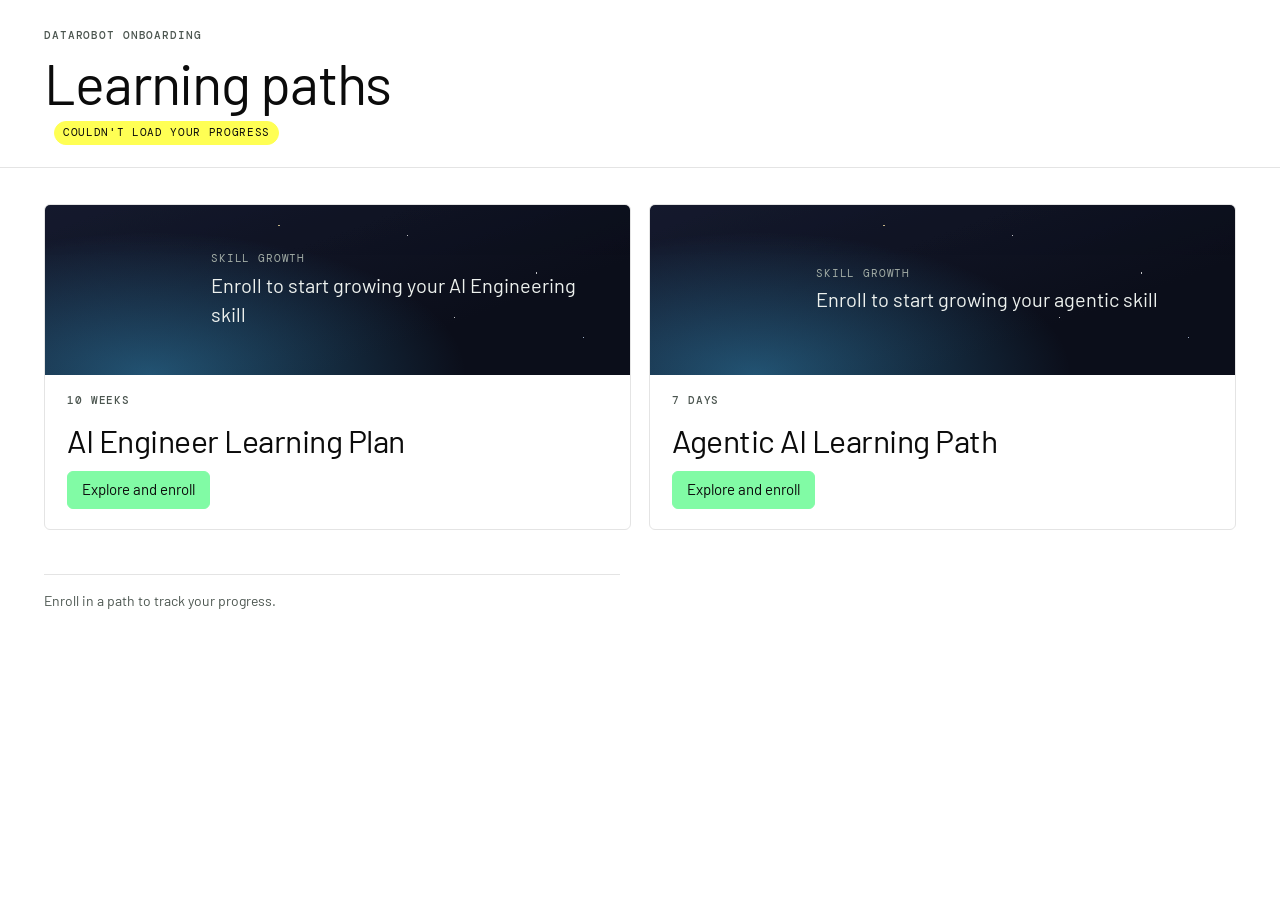
==== static/index.html @ 446d5f59 "Initial commit: DataRobot onboarding app Add the onboarding custom application (FastAPI backend, sta" ====
<!doctype html>
<html lang="en">
<head>
<meta charset="utf-8">
<meta name="viewport" content="width=device-width,initial-scale=1,viewport-fit=cover">
<title>DataRobot Onboarding</title>
<link rel="preconnect" href="https://fonts.googleapis.com">
<link rel="preconnect" href="https://fonts.gstatic.com" crossorigin>
<link rel="stylesheet" href="https://fonts.googleapis.com/css2?family=Barlow:wght@400;500&family=DM+Mono:wght@400;500&display=swap">
<style>
/* Layout: a field manual. Header with one "data brick" per day; sidebar of days, each showing a brick per lab;
   one day at a time in the main column, every step a checkbox. Brand: DataRobot green as the anchor,
   black/white/gray base, solid colors only, regular weight type, mono caps for labels. */
:root{
  --bg:#FFFFFF;
  --panel:#F3F4F3;
  --ink:#0B0B0B;
  --muted:#4C5650;
  --line:#E4E4E4;
  --green:#81FBA5;
  --on-green:#0B0B0B;
  --link:#5C41FF;
  --yellow:#FFFF54;
  --blue:#44BFFC;
  --brick-empty:#E4E4E4;
  --focus:#5C41FF;
  --sans:"STK Miso","Barlow",system-ui,-apple-system,"Segoe UI",sans-serif;
  --mono:"Monument Grotesk Mono","DM Mono",ui-monospace,"SFMono-Regular",Menlo,monospace;
  --r:6px;
}
@media (prefers-color-scheme: dark){
  :root:not([data-theme="light"]){
    --bg:#0B0B0B;--panel:#151816;--ink:#EDF1EE;--muted:#A2ACA5;--line:#2A2F2C;
    --link:#A6B0FF;--brick-empty:#2A2F2C;--focus:#A6B0FF;color-scheme:dark;
  }
}
:root[data-theme="dark"]{
  --bg:#0B0B0B;--panel:#151816;--ink:#EDF1EE;--muted:#A2ACA5;--line:#2A2F2C;
  --link:#A6B0FF;--brick-empty:#2A2F2C;--focus:#A6B0FF;color-scheme:dark;
}

*{box-sizing:border-box}
html{-webkit-text-size-adjust:100%}
body{background:var(--bg);color:var(--ink);font-family:var(--sans);font-size:17px;line-height:1.45;font-weight:400;margin:0}
a{color:var(--link);text-underline-offset:3px;text-decoration-thickness:1px}
a:hover{text-decoration-thickness:2px}
:focus-visible{outline:2px solid var(--focus);outline-offset:2px}
h1,h2,h3,h4{font-weight:400;text-wrap:balance;margin:0;letter-spacing:-.01em}
p{margin:0}
.eyebrow,.label{font-family:var(--mono);font-size:11px;letter-spacing:.08em;text-transform:uppercase;color:var(--muted);font-weight:500}
code,pre,kbd{font-family:var(--mono)}
code{font-size:.84em;background:var(--panel);padding:.08em .35em;border-radius:3px;overflow-wrap:anywhere}
pre code{background:none;padding:0;font-size:inherit;overflow-wrap:normal}

/* ---------- shell ---------- */
.wrap{max-width:1240px;margin:0 auto;padding-inline:24px}
.top{border-bottom:1px solid var(--line);padding-block:28px 22px}
.top-row{display:flex;flex-wrap:wrap;gap:20px 40px;align-items:flex-end;justify-content:space-between}
.title-block{display:grid;gap:10px;min-width:0}
.title-block h1{font-size:clamp(34px,5vw,56px);line-height:1.02;letter-spacing:-.02em}
.who{display:flex;align-items:center;gap:10px;color:var(--muted);font-size:15px;flex-wrap:wrap}
.who img{width:24px;height:24px;border-radius:50%}
.save-state{font-family:var(--mono);font-size:11px;letter-spacing:.06em;text-transform:uppercase;padding:3px 8px;border:1px solid var(--line);border-radius:999px}
.save-state[data-s="saving"]{border-color:var(--muted)}
.save-state[data-s="local"]{background:var(--yellow);color:#0B0B0B;border-color:var(--yellow)}
.meter{display:grid;gap:10px;min-width:min(100%,420px)}
.meter-figs{display:flex;align-items:baseline;gap:12px}
.meter-pct{font-size:44px;line-height:1;font-variant-numeric:tabular-nums;letter-spacing:-.02em}
.meter-sub{color:var(--muted);font-size:15px;font-variant-numeric:tabular-nums}
.daybricks{display:grid;grid-template-columns:repeat(8,1fr);gap:4px}
.daybrick{display:grid;gap:5px;text-decoration:none;color:var(--muted)}
.daybrick .b{height:14px;background:var(--brick-empty);position:relative;overflow:hidden}
.daybrick .b i{position:absolute;inset:0 auto 0 0;background:var(--green);width:0}
.daybrick span{font-family:var(--mono);font-size:10px;letter-spacing:.06em}
.daybrick[aria-current="true"] span{color:var(--ink)}
.top-actions{display:flex;gap:8px;flex-wrap:wrap;margin-top:18px}
.btn{font:inherit;font-size:15px;color:var(--ink);background:var(--bg);border:1px solid var(--ink);border-radius:var(--r);padding:7px 14px;cursor:pointer;display:inline-flex;align-items:center;gap:8px;text-decoration:none}
.btn:hover{background:var(--green);color:var(--on-green);border-color:var(--green)}
.btn.primary{background:var(--green);color:var(--on-green);border-color:var(--green)}
.btn.primary:hover{background:var(--ink);color:var(--bg);border-color:var(--ink)}
.btn.ghost{border-color:var(--line)}

/* values panel */
.values{border-bottom:1px solid var(--line);background:var(--panel);padding-block:20px}
.values-grid{display:grid;grid-template-columns:repeat(auto-fit,minmax(210px,1fr));gap:14px 18px}
.field{display:grid;gap:6px;min-width:0}
.field input{font:inherit;font-size:15px;font-family:var(--mono);color:var(--ink);background:var(--bg);border:1px solid var(--line);border-radius:var(--r);padding:8px 10px;width:100%;min-width:0}
.field input:focus{border-color:var(--ink);outline:none}
.values p.hint{color:var(--muted);font-size:14px;margin-top:12px;max-width:80ch}

/* frame: sidebar + main */
.frame{display:grid;grid-template-columns:250px minmax(0,1fr);gap:48px;padding-block:32px 80px}
.side{position:sticky;top:calc(env(safe-area-inset-top,0px) + 16px);align-self:start;display:grid;gap:2px;max-height:calc(100vh - 32px);overflow:auto}
.nav-item{display:grid;gap:6px;padding:10px 12px;border-radius:var(--r);text-decoration:none;color:var(--ink);border:1px solid transparent}
.nav-item:hover{background:var(--panel)}
.nav-item[aria-current="page"]{background:var(--panel);border-color:var(--line)}
.nav-item .nh{display:flex;justify-content:space-between;gap:8px;align-items:baseline}
.nav-item .nt{font-size:16px;line-height:1.2}
.nav-item .nc{font-family:var(--mono);font-size:10.5px;color:var(--muted);font-variant-numeric:tabular-nums;white-space:nowrap}
.labbricks{display:flex;gap:3px;flex-wrap:wrap}
.labbricks i{width:14px;height:6px;background:var(--brick-empty);position:relative;overflow:hidden;display:block}
.labbricks i b{position:absolute;inset:0 auto 0 0;background:var(--green)}
.labbricks i.opt{opacity:.55}
.side .sep{height:1px;background:var(--line);margin:8px 12px}

main{min-width:0}
[data-page]{display:grid;gap:28px;max-width:860px}
.page-head{display:grid;gap:12px;padding-bottom:20px;border-bottom:1px solid var(--line)}
.page-head h2{font-size:clamp(30px,4vw,42px);line-height:1.06;letter-spacing:-.02em}
.page-head .lede{font-size:19px;color:var(--muted);max-width:68ch}
.module{display:grid;gap:18px}
.module-head{display:grid;gap:8px;padding-top:6px}
.module-head h3{font-size:28px;line-height:1.1}
.goal{font-size:18px;max-width:68ch}
.explain{color:var(--ink);max-width:68ch}
.readfirst{display:grid;gap:8px;padding:16px 18px;border:1px solid var(--line);border-radius:var(--r)}
.readfirst ul{margin:0;padding-left:18px;display:grid;gap:4px}

/* lab cards */
.lab{border:1px solid var(--line);border-radius:var(--r);display:grid;scroll-margin-top:20px}
.lab-head{display:grid;grid-template-columns:auto minmax(0,1fr) auto;gap:14px;align-items:center;padding:14px 18px;border-bottom:1px solid var(--line)}
.lab-num{font-family:var(--mono);font-size:12px;letter-spacing:.06em;padding:4px 8px;background:var(--panel);border-radius:3px;white-space:nowrap}
.lab.done .lab-num{background:var(--green);color:var(--on-green)}
.lab-head h4{font-size:21px;line-height:1.15}
.lab-count{font-family:var(--mono);font-size:11px;color:var(--muted);font-variant-numeric:tabular-nums;white-space:nowrap}
.chip{font-family:var(--mono);font-size:10px;letter-spacing:.08em;text-transform:uppercase;border:1px solid var(--line);border-radius:999px;padding:2px 7px;margin-left:8px;vertical-align:3px;color:var(--muted)}
.lab-body{display:grid;gap:16px;padding:16px 18px 18px;min-width:0}
.lab-body > p,.lab-body > .explain{max-width:68ch}

/* tasks */
.tasks{list-style:none;margin:0;padding:0;display:grid;gap:12px}
.task{display:grid;grid-template-columns:26px minmax(0,1fr);gap:12px;align-items:start}
.tb{display:grid;gap:10px;min-width:0}
.tb > ul{margin:0;padding-left:18px;display:grid;gap:4px}
.tick{appearance:none;-webkit-appearance:none;width:22px;height:22px;margin:1px 0 0;border:1.5px solid var(--ink);border-radius:4px;background:var(--bg);cursor:pointer;display:grid;place-content:center}
.tick::after{content:"";width:11px;height:6px;border-left:2px solid var(--on-green);border-bottom:2px solid var(--on-green);transform:rotate(-45deg) translate(1px,-1px);opacity:0}
.tick:checked{background:var(--green);border-color:var(--green)}
.tick:checked::after{opacity:1}
.task.is-done > .tb > p:first-child{color:var(--muted)}
.flash{animation:flash 1.6s ease-out}
@keyframes flash{0%{background:var(--green)}100%{background:transparent}}

.checkpoint,.selfcheck{border-radius:var(--r);padding:14px 16px}
.checkpoint{border:1.5px solid var(--green);}
.selfcheck{background:var(--panel)}
.checkpoint .label,.selfcheck .label{color:var(--ink)}

/* callouts */
.note,.known{display:grid;grid-template-columns:6px minmax(0,1fr);gap:14px;padding:12px 14px 12px 0;max-width:72ch}
.note::before,.known::before{content:"";background:var(--blue)}
.known::before{background:var(--yellow)}
.note > div,.known > div{display:grid;gap:6px;min-width:0}
.known .label::before{content:"Known issue"}
.note .label::before{content:attr(data-l)}

/* code */
.code{position:relative;min-width:0}
.code pre{margin:0;background:var(--panel);border-radius:var(--r);padding:38px 16px 14px;font-size:13.5px;line-height:1.55;overflow-x:auto;white-space:pre}
.copy{position:absolute;top:8px;right:8px;font-family:var(--mono);font-size:10.5px;letter-spacing:.08em;text-transform:uppercase;color:var(--ink);background:var(--bg);border:1px solid var(--line);border-radius:4px;padding:4px 8px;cursor:pointer}
.copy:hover{background:var(--green);color:var(--on-green);border-color:var(--green)}
.ph{border-bottom:1.5px dashed var(--link);color:inherit}
.ph.filled{background:var(--green);color:var(--on-green);border-bottom:0;padding:0 2px;border-radius:2px}
.cm{color:var(--muted)}

/* tables */
.tbl{overflow-x:auto;border:1px solid var(--line);border-radius:var(--r)}
table{border-collapse:collapse;width:100%;font-size:15px}
th,td{text-align:left;vertical-align:top;padding:9px 12px;border-bottom:1px solid var(--line)}
tr:last-child td{border-bottom:0}
th{font-family:var(--sans);font-size:14px;color:var(--muted);font-weight:400;background:var(--panel)}
td code{white-space:nowrap}
td.wrap code{white-space:normal}

/* overview */
.cols{display:grid;grid-template-columns:repeat(auto-fit,minmax(240px,1fr));gap:16px}
.how{margin:0;padding-left:18px;display:grid;gap:8px;max-width:72ch}

/* learning log */

/* team */
.team-row-name{display:flex;align-items:center;gap:10px;min-width:160px}
.team-row-name img{width:28px;height:28px;border-radius:50%}
.minibricks{display:grid;grid-template-columns:repeat(8,22px);gap:3px}
.minibricks i{height:12px;background:var(--brick-empty);position:relative;overflow:hidden;display:block}
.minibricks i b{position:absolute;inset:0 auto 0 0;background:var(--green)}
.empty{padding:28px;border:1px dashed var(--line);border-radius:var(--r);color:var(--muted);max-width:68ch}
.foot{color:var(--muted);font-size:14px;max-width:72ch;border-top:1px solid var(--line);padding-top:16px}

/* responsive */

/* rebuild: content generated from the Google Doc */
[data-page] > p,[data-page] > .block,[data-page] > ul{max-width:72ch}
[data-page] > .block ul,[data-page] > ul{margin:0;padding-left:18px;display:grid;gap:6px}
h2.mod{font-size:clamp(26px,3.4vw,34px);line-height:1.1;letter-spacing:-.015em;padding-top:18px;border-top:1px solid var(--line)}
[data-page] > h2.mod:first-child{border-top:0;padding-top:0}
h3.sub{font-size:20px;line-height:1.2}
.lab-head h3{font-size:21px;line-height:1.2;font-weight:400}
.lab-head{display:flex;align-items:center;gap:14px}
.lab-head h3{flex:1;min-width:0}
.lab-head .labtick{display:contents}
.lab-body ul{margin:0;padding-left:18px;display:grid;gap:4px}
.lab-body > p{max-width:72ch}
.tb > p + p{margin-top:0}
td.tickcell{white-space:nowrap}
td.tickcell .tick{display:inline-grid;vertical-align:middle;margin-right:8px}
.celltick{white-space:nowrap}
.foot{font-style:normal}
.values .hint{color:var(--muted);font-size:14px;margin-top:12px}

@media (max-width:900px){
  .frame{grid-template-columns:minmax(0,1fr);gap:20px;padding-block:16px 64px}
  .side{position:static;max-height:none;display:flex;overflow-x:auto;gap:6px;padding-bottom:6px;margin-inline:-4px}
  .side .sep{display:none}
  .nav-item{flex:0 0 auto;min-width:150px}
  }
@media (max-width:520px){
  .wrap{padding-inline:16px}
  body{font-size:16px}
  .lab-head{padding:12px 14px}
  .lab-body{padding:14px}
  .meter-pct{font-size:36px}
  .daybrick span{font-size:9px}
}
.backlink{font-family:var(--mono);font-size:11px;letter-spacing:.08em;text-transform:uppercase;color:var(--muted);text-decoration:none}
.backlink:hover{color:var(--ink)}
@media (prefers-reduced-motion:reduce){.flash{animation:none}}
.rightcol{display:grid;gap:14px;min-width:min(100%,420px)}
.top-row{align-items:flex-start}
.mascot-slot{min-width:0}
.rightcol .onb-mascot{max-width:none}
.linkpop{position:absolute;z-index:45;display:flex;gap:6px;align-items:center;background:var(--bg);border:1px solid var(--ink);border-radius:6px;padding:6px;box-shadow:0 8px 24px rgba(0,0,0,.15)}
.linkpop input{font:inherit;font-size:13px;font-family:var(--mono);border:1px solid var(--line);border-radius:4px;padding:3px 6px;width:min(420px,60vw)}
.linkpop button{font:inherit;font-size:13px;border:1px solid var(--line);border-radius:4px;background:var(--bg);color:var(--ink);padding:3px 8px;cursor:pointer}
</style>
<link rel="stylesheet" href="assets/common.css">
<script src="assets/common.js"></script>
<style>
[hidden]{display:none!important}
.hub{display:grid;gap:44px;padding-block:36px 80px}
.hub > *{min-width:0}
.topnav{display:flex;gap:8px;align-items:center}
.paths{display:grid;grid-template-columns:repeat(auto-fit,minmax(min(340px,100%),1fr));gap:18px}
.path{border:1px solid var(--line);border-radius:var(--r);overflow:hidden;display:grid;align-content:start;text-decoration:none;color:var(--ink)}
.path:hover{border-color:var(--ink)}
.path .sky{--glow:#2E7BEA;position:relative;height:170px;display:grid;grid-template-columns:150px minmax(0,1fr);align-items:center;gap:8px;padding:0 18px 0 8px;color:#EDF1EE;
  background:radial-gradient(90% 140% at 18% 100%,color-mix(in srgb,var(--glow) 38%,transparent) 0%,transparent 60%),linear-gradient(160deg,#151a2e 0%,#0b0e1a 70%)}
.path .sky::after{content:"";position:absolute;inset:0;pointer-events:none;opacity:.75;background-image:
  radial-gradient(1px 1px at 62% 18%,#fff 50%,transparent 51%),radial-gradient(1.5px 1.5px at 84% 40%,#fff 50%,transparent 51%),
  radial-gradient(1px 1px at 92% 78%,#cfe3ff 50%,transparent 51%),radial-gradient(1px 1px at 70% 66%,#fff 50%,transparent 51%),radial-gradient(1.5px 1.5px at 40% 12%,#ffe9a8 50%,transparent 51%)}
.path .sky img{height:140px;max-width:130px;object-fit:contain;justify-self:center;filter:drop-shadow(0 6px 14px rgba(0,0,0,.5));animation:onb-float 3.4s ease-in-out infinite}
.path .sky.locked img{filter:brightness(0) drop-shadow(0 0 1px rgba(255,255,255,.6));opacity:.5;animation:none}
.path .sky .st{display:grid;gap:4px;position:relative;z-index:1}
.path .sky .k{font-family:var(--mono);font-size:10.5px;letter-spacing:.08em;text-transform:uppercase;color:#A2ACA5}
.path .sky b{font-weight:400;font-size:20px}
.path .sky .dots{display:flex;gap:3px}
.path .sky .dots i{width:10px;height:10px;border-radius:2px;background:rgba(255,255,255,.16)}
.path .body{padding:18px 22px 20px;display:grid;gap:14px}
.path h2{font-size:clamp(26px,3.2vw,32px);line-height:1.08;letter-spacing:-.015em}
.path p{color:var(--muted);max-width:60ch}
.path .bar{height:12px;background:var(--brick-empty);position:relative;overflow:hidden}
.path .bar i{position:absolute;inset:0 auto 0 0;background:var(--green);width:0}
.path .figs{display:flex;justify-content:space-between;gap:12px;font-variant-numeric:tabular-nums;color:var(--muted);font-size:15px;align-items:baseline}
.path .figs b{font-weight:400;color:var(--ink);font-size:28px;line-height:1;letter-spacing:-.02em}
.path .foot-row{display:flex;justify-content:space-between;align-items:center;gap:12px;flex-wrap:wrap}
.mini-badge svg{width:30px;height:30px}
.path .meta-r{display:flex;align-items:center;gap:12px;min-width:0}
.starred h2{font-size:28px}
.stargroups{display:grid;gap:8px;margin-top:12px;max-width:860px}
.stargroup{border:1px solid var(--line);border-radius:var(--r)}
.stargroup > summary{cursor:pointer;list-style:none;display:flex;align-items:center;gap:12px;padding:12px 16px;font-size:18px}
.stargroup > summary::-webkit-details-marker{display:none}
.stargroup > summary::before{content:"";width:8px;height:8px;border-right:1.5px solid var(--ink);border-bottom:1.5px solid var(--ink);transform:rotate(-45deg);transition:transform .15s ease;flex:none}
.stargroup[open] > summary::before{transform:rotate(45deg)}
.stargroup > summary .n{margin-left:auto;font-family:var(--mono);font-size:11px;letter-spacing:.06em;text-transform:uppercase;color:var(--muted)}
.stargroup ul{list-style:none;margin:0;padding:0 16px 12px 36px;display:grid;gap:2px}
.stargroup li a{display:block;padding:8px 10px;border-radius:4px;color:var(--ink);text-decoration:none}
.stargroup li a:hover{background:var(--panel)}
.stargroup li a .s{display:block;font-family:var(--mono);font-size:10.5px;letter-spacing:.06em;text-transform:uppercase;color:var(--muted)}
.onb-welcome{border:1.5px solid var(--green);background:color-mix(in srgb,var(--green) 14%,var(--bg));border-radius:var(--r);padding:16px 18px;display:grid;gap:8px;margin-top:20px}
.onb-welcome .label{color:var(--ink)}
.onb-welcome h2{font-size:24px;line-height:1.15}
.onb-welcome p{color:var(--ink);max-width:70ch;font-size:16px}
.onb-welcome .row{display:flex;gap:8px;flex-wrap:wrap;margin-top:4px}
@media (prefers-reduced-motion:reduce){.path .sky img{animation:none}}
</style>
</head>
<body>
<header class="top">
  <div class="wrap">
    <div class="top-row">
      <div class="title-block">
        <span class="eyebrow">DataRobot onboarding</span>
        <h1>Learning paths</h1>
        <div class="who"><span id="who-name"></span><span class="save-state" id="who-state" data-s="init">Loading</span></div>
      </div>
      <nav class="topnav" id="topnav" aria-label="Sections"></nav>
    </div>
    <section class="onb-welcome" id="welcome" aria-labelledby="welcome-h" hidden></section>
  </div>
</header>
<main class="wrap hub">
  <section class="paths" id="paths" aria-label="Learning paths"></section>
  <section class="starred" id="starred" hidden>
    <h2>Your starred steps</h2>
    <div class="stargroups" id="starred-out"></div>
  </section>
  <p class="foot">Enroll in a path to track your progress.</p>
</main>
<script>
(function () {
  "use strict";
  var $ = function (s, r) { return (r || document).querySelector(s); };
  var BASE = location.pathname.replace(/\/?$/, "/");
  var FALLBACK = [
    { id: "ai-engineer", title: "AI Engineer Learning Plan", skill: "AI Engineering", length: "10 weeks", blurb: "", done: 0, total: 0, started: false, enrolled: false, mascot: 0 },
    { id: "agentic", title: "Agentic AI Learning Path", skill: "agentic", length: "7 days", blurb: "", done: 0, total: 0, started: false, enrolled: false, mascot: 0 }
  ];
  function h(tag, attrs) {
    var el = document.createElement(tag);
    if (attrs) Object.keys(attrs).forEach(function (k) {
      var v = attrs[k];
      if (v == null || v === false) return;
      if (k === "class") el.className = v; else if (k === "text") el.textContent = v; else if (k === "html") el.innerHTML = v;
      else el.setAttribute(k, v === true ? "" : v);
    });
    for (var i = 2; i < arguments.length; i++) [].concat(arguments[i]).forEach(function (c) { if (c != null && c !== false) el.appendChild(typeof c === "string" ? document.createTextNode(c) : c); });
    return el;
  }
  function pct(d, t) { return t ? Math.round(100 * d / t) : 0; }
  function rel(ts) {
    if (!ts) return "";
    var diff = (ts - Date.now()) / 1000, a = Math.abs(diff), f = new Intl.RelativeTimeFormat(undefined, { numeric: "auto" });
    if (a < 3600) return f.format(Math.round(diff / 60), "minute");
    if (a < 86400) return f.format(Math.round(diff / 3600), "hour");
    return f.format(Math.round(diff / 86400), "day");
  }
  function src(k) { return BASE + "assets/mascots/year-" + (k < 10 ? "0" : "") + k + ".png"; }

  function renderPaths(paths) {
    var out = $("#paths"); out.textContent = "";
    paths.forEach(function (p) {
      var earned = p.badge && p.badge.earned, st = p.enrolled ? (p.mascot || 0) : 0, shown = Math.max(1, st);
      var sky = p.skillEnabled === false ? null : h("div", { class: "sky" + (st ? "" : " locked"), style: "--glow:#44BFFC" },
        h("img", { src: src(shown), alt: "" }),
        h("div", { class: "st" },
          h("span", { class: "k" }, "Skill growth"),
          p.enrolled ? h("b", null, st >= 10 ? "Fully grown" : st ? "Growing stronger" : "Just getting started") : h("b", null, "Enroll to start growing your " + p.skill + " skill"),
          p.enrolled ? h("span", { class: "dots" }, [1, 2, 3, 4, 5, 6, 7, 8, 9, 10].map(function (k) { return h("i", { style: k <= st ? "background:#44BFFC" : null }); })) : null));
      out.appendChild(h("a", { class: "path", href: BASE + p.id + "/" },
        sky,
        h("div", { class: "body" },
          h("div", { class: "foot-row" }, h("span", { class: "label" }, p.length),
            h("span", { class: "meta-r" }, DROnb.byline(p.author), earned ? h("span", { class: "mini-badge", title: "Completed", html: DROnb.badgeSvg() }) : null)),
          h("h2", null, p.title),
          p.blurb ? h("p", null, p.blurb) : null,
          p.enrolled ? [
            h("div", { class: "figs" }, h("b", null, pct(p.done, p.total) + "%"), h("span", null, p.done + " of " + p.total + (p.updatedAt ? " · " + rel(p.updatedAt) : ""))),
            h("div", { class: "bar" }, h("i", { style: "width:" + pct(p.done, p.total) + "%" }))
          ] : null,
          h("div", { class: "foot-row" },
            h("span", { class: "btn " + (p.enrolled && !earned ? "primary" : p.enrolled ? "" : "primary") }, earned ? "Review" : p.enrolled ? "Continue" : "Explore and enroll"),
            p.enrolled && p.pace ? h("span", { class: "onb-chip", "data-s": p.pace.status }, p.pace.label) : null))));
    });
  }
  function renderStarred(paths) {
    var groups = paths.filter(function (p) { return (p.starred || []).length; });
    $("#starred").hidden = !groups.length;
    var out = $("#starred-out"); out.textContent = "";
    groups.forEach(function (p) {
      var n = p.starred.length;
      out.appendChild(h("details", { class: "stargroup" },
        h("summary", null, h("span", null, p.title), h("span", { class: "n" }, n + " starred step" + (n === 1 ? "" : "s"))),
        h("ul", null, p.starred.map(function (s) {
          var m = /^([^:]{1,40}): (.*)$/.exec(s.label);
          return h("li", null, h("a", { href: BASE + s.href }, m ? h("span", { class: "s" }, m[1]) : null, m ? m[2] : s.label));
        }))));
    });
  }

  function renderWelcome(w) {
    var box = $("#welcome"); box.textContent = "";
    if (!w) { box.hidden = true; return; }
    function dismiss() { fetch(BASE + "api/welcome/dismiss", { method: "POST", keepalive: true }).catch(function () {}); }
    var go = h("a", { class: "btn primary", href: BASE + w.action.path }, w.action.label);
    var ok = h("button", { type: "button", class: "btn ghost" }, "Got it");
    go.addEventListener("click", dismiss);
    ok.addEventListener("click", function () { dismiss(); box.hidden = true; });
    box.appendChild(h("span", { class: "label" }, w.label));
    box.appendChild(h("h2", { id: "welcome-h" }, w.title));
    box.appendChild(h("p", null, w.text));
    box.appendChild(h("div", { class: "row" }, go, ok));
    box.hidden = false;
  }

  renderPaths(FALLBACK);
  fetch(BASE + "api/summary", { headers: { accept: "application/json" } })
    .then(function (r) { if (!r.ok) throw new Error(r.status); return r.json(); })
    .then(function (j) {
      $("#who-name").textContent = j.me.name || j.me.email || "";
      $("#who-state").hidden = true;
      renderWelcome(j.me.welcome);
      renderPaths(j.paths);
      renderStarred(j.paths);
      if (j.me.canAdmin) {
        var n = j.openReports || 0;
        $("#topnav").appendChild(h("a", { class: "btn ghost", href: BASE + "admin/" }, "Admin", n ? h("span", { class: "onb-chip", "data-s": "behind", style: "margin-left:6px", title: n + " open problem reports" }, String(n)) : null));
      }
    })
    .catch(function (e) {
      console.warn(e);
      var s = $("#who-state"); s.dataset.s = "local"; s.textContent = "Couldn't load your progress";
    });
})();
</script>
</body>
</html>
---- static/assets/common.css ----
/* Shared by the hub and every learning path: pace line, search, problem reports, completion badge. Uses the brand tokens each page defines. */
.onb-pace{display:flex;flex-wrap:wrap;align-items:center;gap:6px 10px;font-size:14px;color:var(--muted)}
.onb-chip{font-family:var(--mono);font-size:11px;letter-spacing:.06em;text-transform:uppercase;border-radius:999px;padding:3px 9px;border:1px solid var(--line);color:var(--ink);white-space:nowrap}
.onb-chip[data-s="on_track"],.onb-chip[data-s="ahead"],.onb-chip[data-s="finished"]{background:var(--green);border-color:var(--green);color:var(--on-green)}
.onb-chip[data-s="behind"]{background:var(--yellow);border-color:var(--yellow);color:#0B0B0B}
.onb-chip[data-s="inactive"]{background:#FFD3D3;border-color:#FFD3D3;color:#0B0B0B}
.onb-linkbtn{font:inherit;font-size:14px;color:var(--link);background:none;border:0;padding:0;cursor:pointer;text-decoration:underline;text-underline-offset:3px}
.onb-date{font:inherit;font-size:14px;font-family:var(--mono);color:var(--ink);background:var(--bg);border:1px solid var(--line);border-radius:var(--r);padding:4px 8px}

.onb-tools{display:flex;flex-wrap:wrap;gap:8px;align-items:center;flex:1 1 320px;justify-content:flex-end}
.onb-search{position:relative;flex:1 1 260px;max-width:420px;min-width:0}
.onb-search input{font:inherit;font-size:15px;color:var(--ink);background:var(--bg);border:1px solid var(--line);border-radius:var(--r);padding:7px 12px 7px 32px;width:100%;min-width:0}
.onb-search input:focus{border-color:var(--ink);outline:none}
.onb-search svg{position:absolute;left:10px;top:50%;transform:translateY(-50%);width:14px;height:14px;color:var(--muted);pointer-events:none}
.onb-results{position:absolute;z-index:30;left:0;right:0;top:calc(100% + 4px);background:var(--bg);border:1px solid var(--line);border-radius:var(--r);box-shadow:0 10px 30px rgba(0,0,0,.12);max-height:min(60vh,460px);overflow:auto;padding:4px}
.onb-results button{display:grid;gap:2px;width:100%;text-align:left;font:inherit;color:var(--ink);background:none;border:0;border-radius:4px;padding:8px 10px;cursor:pointer}
.onb-results button[aria-selected="true"],.onb-results button:hover{background:var(--panel)}
.onb-results .t{font-size:15px;line-height:1.3}
.onb-results .s{font-family:var(--mono);font-size:10.5px;letter-spacing:.06em;text-transform:uppercase;color:var(--muted)}
.onb-results mark{background:var(--green);color:var(--on-green);border-radius:2px;padding:0 1px}
.onb-results .none{padding:10px;color:var(--muted);font-size:14px}

.onb-report{font-family:var(--mono);font-size:10.5px;letter-spacing:.06em;text-transform:uppercase;color:var(--muted);background:none;border:0;padding:2px 0;cursor:pointer;justify-self:start;display:inline-flex;align-items:center;gap:5px}
.onb-report:hover,.onb-report:focus-visible{color:var(--ink)}
.onb-report svg{width:11px;height:11px}

.onb-modal{position:fixed;inset:0;z-index:50;background:rgba(11,11,11,.45);display:grid;place-items:center;padding:16px}
.onb-dialog{background:var(--bg);color:var(--ink);border-radius:8px;max-width:520px;width:100%;padding:22px;display:grid;gap:14px;box-shadow:0 20px 60px rgba(0,0,0,.25)}
.onb-dialog h2{font-size:26px;line-height:1.1;font-weight:400}
.onb-dialog p{color:var(--muted);font-size:15px}
.onb-dialog .about{font-size:15px;color:var(--ink);background:var(--panel);border-radius:var(--r);padding:8px 10px}
.onb-dialog textarea{font:inherit;font-size:15px;color:var(--ink);background:var(--bg);border:1px solid var(--line);border-radius:var(--r);padding:10px;min-height:120px;resize:vertical;width:100%}
.onb-dialog textarea:focus{border-color:var(--ink);outline:none}
.onb-dialog .row{display:flex;gap:8px;justify-content:flex-end;flex-wrap:wrap}
.onb-dialog .err{color:#B00020;font-size:14px}
.onb-dialog.center{text-align:center;justify-items:center}

.onb-badge{display:inline-flex;align-items:center;gap:10px;text-decoration:none;color:var(--ink)}
.onb-badge svg{width:44px;height:44px;flex:none}
.onb-badge .bt{display:grid;gap:1px;line-height:1.2}
.onb-badge .bt b{font-weight:400;font-size:15px}
.onb-badge .bt span{font-family:var(--mono);font-size:10.5px;letter-spacing:.06em;text-transform:uppercase;color:var(--muted)}
.onb-badge.big svg{width:120px;height:120px}

[data-page] > *{min-width:0}

/* ---------- stars ---------- */
.onb-star{font-family:var(--mono);font-size:10.5px;letter-spacing:.06em;text-transform:uppercase;color:var(--muted);background:none;border:0;padding:2px 0;cursor:pointer;display:inline-flex;align-items:center;gap:5px}
.onb-star svg{width:13px;height:13px}
.onb-star:hover,.onb-star:focus-visible,.onb-star[aria-pressed="true"]{color:var(--ink)}
.onb-rowtools{display:flex;gap:16px;flex-wrap:wrap;align-items:center}
.onb-starred{display:grid;gap:8px}
.onb-starred a{display:grid;gap:2px;text-decoration:none;color:var(--ink);border:1px solid var(--line);border-radius:var(--r);padding:10px 14px}
.onb-starred a:hover{border-color:var(--ink)}
.onb-starred .s{font-family:var(--mono);font-size:10.5px;letter-spacing:.06em;text-transform:uppercase;color:var(--muted)}

/* ---------- mascot card: a small night sky with the current anniversary mascot ---------- */
.onb-mascot{--glow:#2E7BEA;position:relative;display:grid;grid-template-columns:96px minmax(0,1fr);gap:12px;align-items:center;width:100%;max-width:360px;min-height:118px;padding:10px 14px 10px 8px;border:0;border-radius:10px;cursor:pointer;text-align:left;font:inherit;color:#EDF1EE;overflow:hidden;
  background:radial-gradient(120% 140% at 15% 100%,color-mix(in srgb,var(--glow) 35%,transparent) 0%,transparent 55%),linear-gradient(160deg,#151a2e 0%,#0b0e1a 70%)}
.onb-mascot:hover{box-shadow:0 0 0 2px color-mix(in srgb,var(--glow) 70%,transparent)}
.onb-mascot:focus-visible{outline:2px solid var(--glow);outline-offset:2px}
.onb-mascot .sky{position:absolute;inset:0;pointer-events:none;opacity:.8;background-image:
  radial-gradient(1px 1px at 12% 20%,#fff 50%,transparent 51%),radial-gradient(1px 1px at 48% 12%,#fff 50%,transparent 51%),
  radial-gradient(1.5px 1.5px at 78% 30%,#fff 50%,transparent 51%),radial-gradient(1px 1px at 88% 70%,#cfe3ff 50%,transparent 51%),
  radial-gradient(1px 1px at 60% 85%,#fff 50%,transparent 51%),radial-gradient(1.5px 1.5px at 30% 65%,#ffe9a8 50%,transparent 51%);
  animation:onb-twinkle 4s ease-in-out infinite alternate}
.onb-mascot .fig{position:relative;height:100px;display:grid;place-items:center}
.onb-mascot .fig::before{content:"";position:absolute;inset:18% 8% 8%;border-radius:50%;background:var(--glow);filter:blur(18px);opacity:.55}
.onb-mascot img{position:relative;max-height:100px;max-width:96px;object-fit:contain;filter:drop-shadow(0 4px 10px rgba(0,0,0,.5));animation:onb-float 3.2s ease-in-out infinite}
.onb-mascot.locked img{filter:brightness(0) drop-shadow(0 0 1px rgba(255,255,255,.6));opacity:.55;animation:none}
.onb-mascot.locked .fig::before{opacity:.15}
.onb-mascot .info{position:relative;display:grid;gap:4px;min-width:0}
.onb-mascot .k{font-family:var(--mono);font-size:10px;letter-spacing:.08em;text-transform:uppercase;color:#A2ACA5}
.onb-mascot b{font-weight:400;font-size:18px;line-height:1.1}
.onb-mascot .s{font-size:12.5px;color:#C9D1CB}
.onb-mascot .meter{display:block;height:6px;border-radius:3px;background:rgba(255,255,255,.14);overflow:hidden}
.onb-mascot .meter i{display:block;height:100%;background:#44BFFC;border-radius:3px;transition:width .6s ease}
.onb-mascot .dots{display:flex;gap:3px}
.onb-mascot .dots i{width:9px;height:9px;border-radius:2px;background:rgba(255,255,255,.16)}
.onb-mascot img.pop{animation:onb-pop .9s cubic-bezier(.2,1.6,.4,1) both,onb-float 3.2s ease-in-out .9s infinite}

/* collection + evolve dialogs */
.onb-dialog.wide{max-width:820px}
.onb-dialog.space{background:linear-gradient(160deg,#151a2e 0%,#0b0e1a 75%);color:#EDF1EE}
.onb-dialog.space p{color:#C9D1CB}
.onb-collection{display:grid;grid-template-columns:repeat(5,minmax(0,1fr));gap:12px;max-height:60vh;overflow:auto}
.onb-collection figure{--glow:#2E7BEA;margin:0;display:grid;gap:6px;justify-items:center;padding:12px 6px;border-radius:8px;background:rgba(255,255,255,.04)}
.onb-collection figure.on{background:radial-gradient(80% 70% at 50% 60%,color-mix(in srgb,var(--glow) 30%,transparent),transparent 70%),rgba(255,255,255,.05)}
.onb-collection img{height:110px;max-width:100%;object-fit:contain}
.onb-collection figure:not(.on) img{filter:brightness(0) drop-shadow(0 0 1px rgba(255,255,255,.5));opacity:.45}
.onb-collection figcaption{display:grid;justify-items:center;gap:1px;font-size:13px}
.onb-collection figcaption span{font-family:var(--mono);font-size:10px;letter-spacing:.06em;text-transform:uppercase;color:#A2ACA5}
.onb-evolve{--glow:#2E7BEA;position:relative;width:220px;height:220px;display:grid;place-items:center}
.onb-evolve::before{content:"";position:absolute;inset:15%;border-radius:50%;background:var(--glow);filter:blur(30px);opacity:.7;animation:onb-pulse 1.6s ease-in-out infinite}
.onb-evolve img{position:absolute;max-width:200px;max-height:200px;object-fit:contain}
.onb-evolve img.old{animation:onb-out .7s ease-in forwards}
.onb-evolve img.new{opacity:0;animation:onb-in .9s cubic-bezier(.2,1.5,.4,1) .55s forwards}
.onb-evolve .burst{position:absolute;inset:0;pointer-events:none}
.onb-evolve .burst i{position:absolute;left:50%;top:50%;width:6px;height:16px;margin:-8px -3px;border-radius:3px;background:var(--glow);opacity:0;transform:rotate(var(--a)) translateY(0);animation:onb-burst 1s ease-out .55s forwards}
.onb-evolve .burst i:nth-child(even){background:#fff;height:10px}
@keyframes onb-float{0%,100%{transform:translateY(0)}50%{transform:translateY(-5px)}}
@keyframes onb-twinkle{from{opacity:.45}to{opacity:.95}}
@keyframes onb-pop{0%{transform:scale(.4) rotate(-8deg);filter:brightness(3)}60%{filter:brightness(1.6)}100%{transform:scale(1);filter:none}}
@keyframes onb-pulse{0%,100%{transform:scale(.92);opacity:.55}50%{transform:scale(1.08);opacity:.85}}
@keyframes onb-out{0%{transform:scale(1);filter:none;opacity:1}70%{filter:brightness(4);opacity:1}100%{transform:scale(1.25);filter:brightness(6);opacity:0}}
@keyframes onb-in{0%{opacity:0;transform:scale(.3);filter:brightness(5)}100%{opacity:1;transform:scale(1);filter:none}}
@keyframes onb-burst{0%{opacity:1;transform:rotate(var(--a)) translateY(0)}100%{opacity:0;transform:rotate(var(--a)) translateY(-120px)}}
@media (prefers-reduced-motion:reduce){
  .onb-mascot img,.onb-mascot .sky,.onb-evolve::before{animation:none}
  .onb-mascot img.pop{animation:none}
  .onb-evolve img.old{display:none}
  .onb-evolve img.new{opacity:1;animation:none}
  .onb-evolve .burst{display:none}
}
@media (max-width:620px){.onb-collection{grid-template-columns:repeat(2,minmax(0,1fr))}}

/* ---------- admin edit mode ---------- */
.onb-editbar{position:sticky;top:0;z-index:40;background:var(--yellow);color:#0B0B0B;padding:10px 0;border-bottom:1px solid rgba(0,0,0,.15)}
.onb-editbar .wrap{display:flex;gap:10px 16px;align-items:center;flex-wrap:wrap}
.onb-editbar b{font-weight:500}
.onb-editbar .btn{background:#fff;border-color:#0B0B0B;color:#0B0B0B}
.onb-editbar .btn.primary{background:#0B0B0B;color:#fff}
body.onb-editing [contenteditable="true"]{outline:1px dashed color-mix(in srgb,var(--link) 60%,transparent);outline-offset:2px;border-radius:2px;cursor:text}
body.onb-editing [contenteditable="true"]:focus{outline:2px solid var(--link);background:color-mix(in srgb,var(--yellow) 25%,transparent)}
.onb-edittools{display:flex;gap:6px;flex-wrap:wrap;align-items:center}
.onb-edittools button,.onb-edittools select,.onb-edittools input{font:inherit;font-size:13px;color:var(--ink);background:var(--bg);border:1px solid var(--line);border-radius:4px;padding:3px 8px}
.onb-edittools button:hover{border-color:var(--ink)}
.onb-edittools{gap:8px 14px}
.onb-edittools label{display:inline-flex;gap:6px;align-items:center;font-family:var(--mono);font-size:11px;letter-spacing:.06em;text-transform:uppercase;color:var(--muted)}
.onb-edittools .grp{display:inline-flex;gap:4px}
.onb-edittools input{font-family:var(--mono);text-transform:none;letter-spacing:0}
.onb-edittools input.type{width:110px}
.onb-edittools input[type=checkbox]{width:16px;height:16px;margin:0;padding:0;accent-color:var(--ink)}
.onb-edittools label.grow{flex:1 1 260px;min-width:0}
.onb-edittools label.grow input{flex:1;min-width:0}
.onb-edittools .danger{color:#B00020}

/* ---------- report a problem: two kinds, bug form ---------- */
.onb-fork{all:unset;box-sizing:border-box;display:grid;gap:4px;border:1px solid var(--line);border-radius:var(--r);padding:14px 16px;cursor:pointer;color:var(--ink)}
.onb-fork:hover,.onb-fork:focus-visible{border-color:var(--ink)}
.onb-fork b{font-weight:400;font-size:19px}
.onb-fork span{color:var(--muted);font-size:15px}
.onb-fork .fk{font-family:var(--mono);font-size:10.5px;letter-spacing:.08em;text-transform:uppercase;color:var(--muted)}
.onb-fork .to{font-family:var(--mono);font-size:10.5px;letter-spacing:.06em;text-transform:uppercase;color:var(--ink);margin-top:4px}
.onb-dialog{max-height:calc(100vh - 32px);overflow:auto}
.onb-dialog .small{font-size:14px;color:var(--muted)}
.onb-fl{font-family:var(--mono);font-size:11px;letter-spacing:.08em;text-transform:uppercase;color:var(--muted);margin-bottom:-8px}
.onb-paste{border:1px dashed var(--muted);border-radius:var(--r);padding:12px;display:grid;gap:10px}
.onb-paste.over{border-color:var(--ink);background:var(--panel)}
.onb-paste p{font-size:14px}
.onb-thumbs{display:flex;gap:10px;flex-wrap:wrap}
.onb-thumbs:empty{display:none}
.onb-thumbs figure{margin:0;display:grid;gap:4px;width:92px;position:relative}
.onb-thumbs figure.up{opacity:.5}
.onb-thumbs figure.bad{outline:2px solid #B00020;outline-offset:2px}
.onb-thumbs img,.onb-thumbs .doc{height:64px;width:92px;object-fit:cover;border:1px solid var(--line);border-radius:4px;background:var(--panel)}
.onb-thumbs .doc{display:grid;place-items:center;font-family:var(--mono);font-size:12px;color:var(--muted)}
.onb-thumbs figcaption{font-family:var(--mono);font-size:10px;color:var(--muted);overflow:hidden;text-overflow:ellipsis;white-space:nowrap}
.onb-thumbs .x{position:absolute;top:-6px;right:-6px;width:20px;height:20px;border-radius:50%;border:1px solid var(--line);background:var(--bg);color:var(--ink);cursor:pointer;font-size:13px;line-height:1;padding:0}
.onb-links{display:grid;gap:6px}
.onb-links:empty{display:none}
.onb-link{display:flex;gap:8px;align-items:center;border:1px solid var(--line);border-radius:var(--r);padding:6px 10px;font-family:var(--mono);font-size:12.5px}
.onb-link span{flex:1;overflow:hidden;text-overflow:ellipsis;white-space:nowrap;min-width:0}
.onb-link button{border:0;background:none;color:var(--muted);font-size:18px;cursor:pointer}
.onb-linkin{display:flex;gap:8px;flex-wrap:wrap}
.onb-linkin input{flex:1 1 220px;font:inherit;font-size:15px;color:var(--ink);background:var(--bg);border:1px solid var(--line);border-radius:var(--r);padding:8px 10px;min-width:0}
.onb-jira{border:1px solid var(--ink);border-radius:var(--r);padding:12px 14px;display:grid;gap:6px}
.onb-jira b{font-weight:400;font-size:18px}
.onb-jira .jk{display:flex;gap:6px;align-items:center;flex-wrap:wrap}
.onb-jira .key{font-family:var(--mono);font-size:13px;letter-spacing:.04em;color:var(--link)}
.onb-dialog > *{min-width:0;max-width:100%}
.onb-links > *,.onb-thumbs > *{min-width:0}
.onb-link{min-width:0;max-width:100%}

/* certificate */
.onb-cert-link{display:block;margin-top:6px}
.onb-dialog.onb-cert{max-width:760px;max-height:calc(100vh - 32px);overflow:auto}
.onb-cert-opts{display:flex;gap:10px;flex-wrap:wrap}
.onb-seg{display:inline-flex;border:1px solid var(--line);border-radius:var(--r);padding:2px;gap:2px}
.onb-seg button{font:inherit;font-size:14px;color:var(--ink);background:none;border:0;border-radius:4px;padding:5px 12px;cursor:pointer}
.onb-seg button[aria-checked="true"]{background:var(--ink);color:var(--bg)}
.onb-cert-preview{border:1px solid var(--line);border-radius:var(--r);overflow:hidden;background:var(--panel);display:grid;place-items:center;min-height:180px}
.onb-cert-preview canvas{display:block;width:100%;height:auto}
.onb-cert-preview.portrait canvas{width:auto;max-width:100%;max-height:min(56vh,520px)}
.onb-cert-wait{color:var(--muted);font-size:14px;padding:24px}
.onb-cert-meta{font-size:14px;color:var(--muted)!important}
.onb-cert .row{justify-content:flex-start!important;align-items:center}
.onb-cert .row .sp{flex:1}

/* path author */
.onb-meta{display:flex;align-items:center;gap:8px 14px;flex-wrap:wrap}
.onb-meta-len{font-family:var(--mono);font-size:11px;letter-spacing:.08em;text-transform:uppercase;color:var(--muted)}
.onb-byline{display:inline-flex;align-items:center;gap:8px;font-size:14px;line-height:1.2;color:var(--muted);font-family:var(--sans);letter-spacing:0;text-transform:none;min-width:0}
.onb-av{width:20px;height:20px;border-radius:50%;object-fit:cover;flex:none;display:block}
.onb-av.ini{background:var(--green);color:#0B0B0B;font-family:var(--mono);font-size:8.5px;letter-spacing:.02em;display:grid;place-items:center}
.onb-byline.lg{font-size:15px}.onb-byline.lg .onb-av{width:24px;height:24px}.onb-byline.lg .onb-av.ini{font-size:10px}
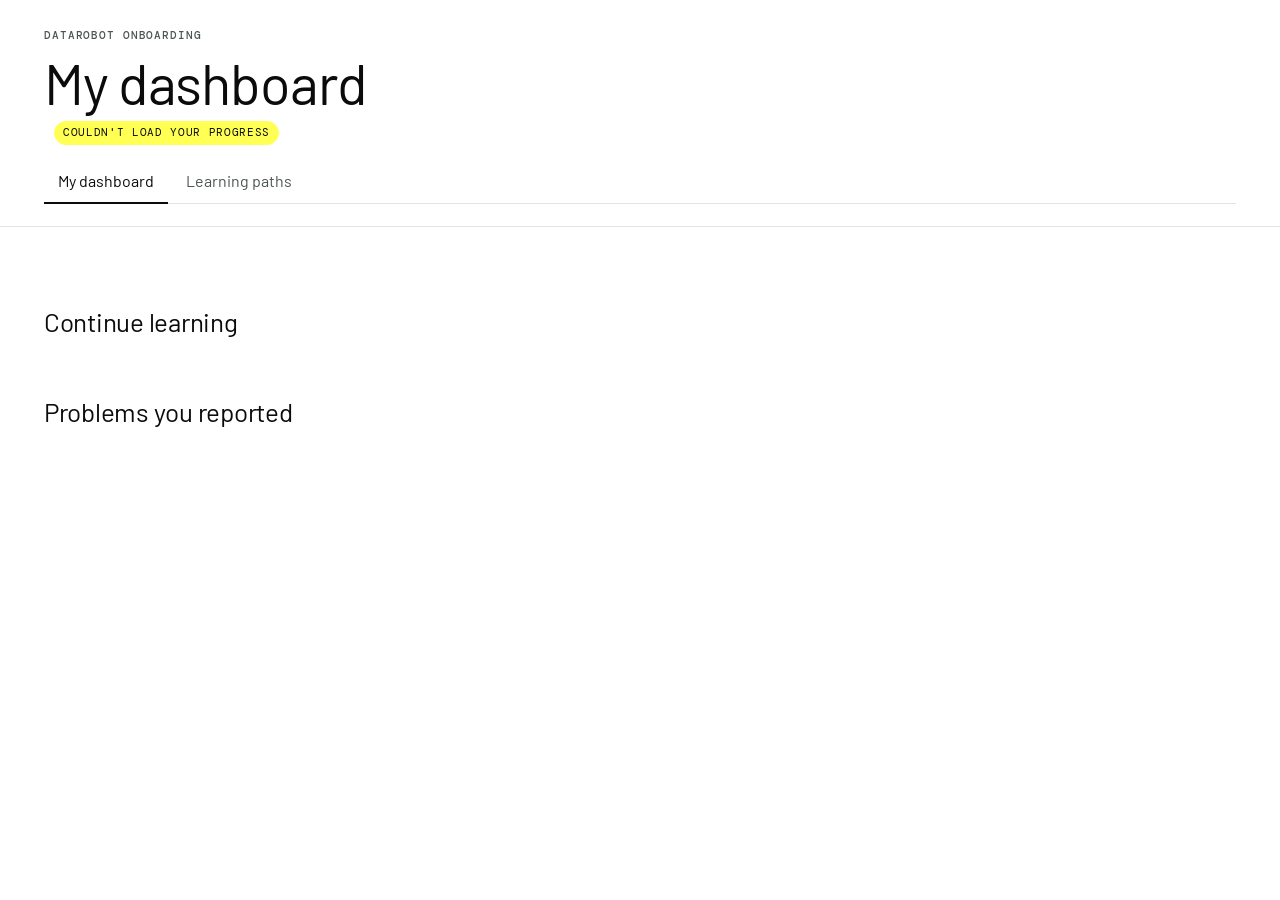
==== commit f2aa1d6f: "Home page becomes the learner's dashboard, with streaks The home page now has tabs: My dashboard (de" ====
--- a/static/index.html
+++ b/static/index.html
@@ -264,7 +264,33 @@
 .path .foot-row{display:flex;justify-content:space-between;align-items:center;gap:12px;flex-wrap:wrap}
 .mini-badge svg{width:30px;height:30px}
 .path .meta-r{display:flex;align-items:center;gap:12px;min-width:0}
-.starred h2{font-size:28px}
+.tabs{display:flex;gap:4px;border-bottom:1px solid var(--line);margin-top:14px;flex-wrap:wrap}
+.tabs a{font-size:16px;color:var(--muted);text-decoration:none;padding:10px 14px;border-bottom:2px solid transparent;margin-bottom:-1px}
+.tabs a[aria-current="page"]{color:var(--ink);border-bottom-color:var(--ink)}
+.tabs .count{font-family:var(--mono);font-size:11px;background:var(--yellow);color:#0B0B0B;border-radius:999px;padding:1px 7px;margin-left:6px}
+.dash{display:grid;gap:40px}
+.dash > section{display:grid;gap:12px;min-width:0}
+.dash h2{font-size:26px}
+.tiles{display:grid;grid-template-columns:repeat(auto-fit,minmax(min(180px,100%),1fr));gap:12px}
+.tile{border:1px solid var(--line);border-radius:var(--r);padding:14px 16px;display:grid;gap:4px;align-content:start}
+.tile .label{color:var(--muted)}
+.tile .v{font-size:34px;line-height:1.05;letter-spacing:-.01em;font-variant-numeric:tabular-nums}
+.tile .small{color:var(--muted);font-size:14px}
+.tile.streak{border-color:var(--green);background:color-mix(in srgb,var(--green) 12%,var(--bg))}
+.rows{display:grid;gap:10px}
+.prog{border:1px solid var(--line);border-radius:var(--r);padding:14px 16px;display:grid;grid-template-columns:minmax(0,1fr) auto;gap:8px 16px;align-items:center}
+.prog h3{font-size:20px;font-weight:400}
+.prog .bar{height:8px;background:var(--brick-empty);position:relative;overflow:hidden;grid-column:1/-1}
+.prog .bar i{position:absolute;inset:0 auto 0 0;background:var(--green)}
+.prog .meta{display:flex;gap:10px;flex-wrap:wrap;align-items:center;color:var(--muted);font-size:14px;grid-column:1/-1}
+.cert{display:flex;gap:12px;align-items:center;flex-wrap:wrap;border:1px solid var(--line);border-radius:var(--r);padding:12px 16px}
+.cert b{font-weight:400;font-size:18px;flex:1 1 220px}
+.myrep{border:1px solid var(--line);border-radius:var(--r);padding:12px 16px;display:grid;gap:6px}
+.myrep .meta{display:flex;gap:10px;flex-wrap:wrap;align-items:center;font-size:14px;color:var(--muted)}
+.myrep p{max-width:80ch}
+.onb-chip[data-s="resolved"]{background:var(--green);border-color:var(--green);color:var(--on-green)}
+.empty{color:var(--muted)}
+.starred h2{font-size:26px}
 .stargroups{display:grid;gap:8px;margin-top:12px;max-width:860px}
 .stargroup{border:1px solid var(--line);border-radius:var(--r)}
 .stargroup > summary{cursor:pointer;list-style:none;display:flex;align-items:center;gap:12px;padding:12px 16px;font-size:18px}
@@ -290,21 +316,33 @@
     <div class="top-row">
       <div class="title-block">
         <span class="eyebrow">DataRobot onboarding</span>
-        <h1>Learning paths</h1>
+        <h1 id="page-title">My dashboard</h1>
         <div class="who"><span id="who-name"></span><span class="save-state" id="who-state" data-s="init">Loading</span></div>
       </div>
       <nav class="topnav" id="topnav" aria-label="Sections"></nav>
     </div>
     <section class="onb-welcome" id="welcome" aria-labelledby="welcome-h" hidden></section>
+    <nav class="tabs" id="tabs" aria-label="Home">
+      <a href="#dashboard" data-tab="dashboard">My dashboard</a>
+      <a href="#paths" data-tab="paths">Learning paths</a>
+    </nav>
   </div>
 </header>
 <main class="wrap hub">
-  <section class="paths" id="paths" aria-label="Learning paths"></section>
-  <section class="starred" id="starred" hidden>
-    <h2>Your starred steps</h2>
-    <div class="stargroups" id="starred-out"></div>
-  </section>
-  <p class="foot">Enroll in a path to track your progress.</p>
+  <div class="dash" data-panel="dashboard">
+    <section aria-label="Your progress"><div class="tiles" id="tiles"></div></section>
+    <section><h2>Continue learning</h2><div class="rows" id="inprogress"></div></section>
+    <section id="certs-sec" hidden><h2>Certificates</h2><div class="rows" id="certs"></div></section>
+    <section class="starred" id="starred" hidden>
+      <h2>Your starred steps</h2>
+      <div class="stargroups" id="starred-out"></div>
+    </section>
+    <section><h2>Problems you reported</h2><div class="rows" id="myreports"></div></section>
+  </div>
+  <div data-panel="paths" hidden>
+    <section class="paths" id="paths" aria-label="Learning paths"></section>
+    <p class="foot">Enroll in a path to track your progress.</p>
+  </div>
 </main>
 <script>
 (function () {
@@ -349,7 +387,7 @@
       out.appendChild(h("a", { class: "path", href: BASE + p.id + "/" },
         sky,
         h("div", { class: "body" },
-          h("div", { class: "foot-row" }, h("span", { class: "label" }, p.length),
+          h("div", { class: "foot-row" }, h("span", { class: "label" }, p.length + (p.archived ? " · Archived" : "")),
             h("span", { class: "meta-r" }, DROnb.byline(p.author), earned ? h("span", { class: "mini-badge", title: "Completed", html: DROnb.badgeSvg() }) : null)),
           h("h2", null, p.title),
           p.blurb ? h("p", null, p.blurb) : null,
@@ -374,6 +412,63 @@
           var m = /^([^:]{1,40}): (.*)$/.exec(s.label);
           return h("li", null, h("a", { href: BASE + s.href }, m ? h("span", { class: "s" }, m[1]) : null, m ? m[2] : s.label));
         }))));
+    });
+  }
+
+  /* ---------- tabs: My dashboard (default) and Learning paths; Admin is a link ---------- */
+  var TITLES = { dashboard: "My dashboard", paths: "Learning paths" };
+  function showTab() {
+    var t = location.hash.slice(1);
+    if (!TITLES[t]) t = "dashboard";
+    document.querySelectorAll("[data-panel]").forEach(function (p) { p.hidden = p.dataset.panel !== t; });
+    document.querySelectorAll("#tabs a[data-tab]").forEach(function (a) { if (a.dataset.tab === t) a.setAttribute("aria-current", "page"); else a.removeAttribute("aria-current"); });
+    $("#page-title").textContent = TITLES[t];
+  }
+  window.addEventListener("hashchange", showTab);
+  showTab();
+
+  /* ---------- My dashboard ---------- */
+  function fmtDay(ts) { return ts ? new Date(ts).toLocaleDateString(undefined, { day: "numeric", month: "short", year: "numeric" }) : ""; }
+  function renderDashboard(j) {
+    var paths = j.paths || [], s = j.streak || { current: 0, best: 0 };
+    var done = paths.filter(function (p) { return p.badge && p.badge.earned; });
+    var going = paths.filter(function (p) { return p.enrolled && !(p.badge && p.badge.earned); });
+    var tiles = $("#tiles"); tiles.textContent = "";
+    function tile(label, v, sub, cls) { tiles.appendChild(h("div", { class: "tile" + (cls ? " " + cls : "") }, h("span", { class: "label" }, label), h("span", { class: "v" }, String(v)), sub ? h("span", { class: "small" }, sub) : null)); }
+    tile("Streak", s.current + (s.current === 1 ? " day" : " days"), s.current ? "Working days in a row. Best: " + s.best + "." : s.best ? "Tick a step to start a new one. Best: " + s.best + "." : "Tick a step to start your streak.", "streak");
+    tile("Paths completed", done.length, null);
+    tile("Certificates earned", done.length, null);
+    tile("In progress", going.length, null);
+
+    var ip = $("#inprogress"); ip.textContent = "";
+    if (!going.length) ip.appendChild(h("p", { class: "empty" }, "You're not working on a path right now. ", h("a", { href: "#paths" }, "Browse learning paths"), "."));
+    going.forEach(function (p) {
+      ip.appendChild(h("div", { class: "prog" },
+        h("div", null, h("h3", null, p.title), p.nowOn ? h("span", { class: "small" }, "Now on: " + p.nowOn.replace(/^[^:]{1,40}: /, "")) : null),
+        h("a", { class: "btn primary", href: BASE + p.id + "/" }, "Continue"),
+        h("div", { class: "bar" }, h("i", { style: "width:" + pct(p.done, p.total) + "%" })),
+        h("div", { class: "meta" }, h("span", null, pct(p.done, p.total) + "% · " + p.done + " of " + p.total + " steps"), p.pace ? h("span", { class: "onb-chip", "data-s": p.pace.status }, p.pace.label) : null,
+          p.archived ? h("span", null, "Archived") : null)));
+    });
+
+    var certs = $("#certs"); certs.textContent = "";
+    $("#certs-sec").hidden = !done.length;
+    done.forEach(function (p) {
+      certs.appendChild(h("div", { class: "cert" }, h("span", { class: "mini-badge", html: DROnb.badgeSvg() }), h("b", null, p.title),
+        p.badge.at ? h("span", { class: "small" }, "Completed " + fmtDay(p.badge.at + "T12:00:00")) : null,
+        h("a", { class: "btn", href: BASE + p.id + "/#certificate" }, "View certificate"), h("a", { class: "btn ghost", href: BASE + p.id + "/" }, "Review")));
+    });
+
+    var mr = $("#myreports"); mr.textContent = "";
+    var reps = j.myReports || [];
+    if (!reps.length) mr.appendChild(h("p", { class: "empty" }, "You haven't reported any problems. Use “Report a problem” on any path when something's wrong."));
+    reps.forEach(function (r) {
+      var kind = { bug: "DataRobot bug", system: "To the admins" }[r.kind] || "Learning path";
+      mr.appendChild(h("article", { class: "myrep" },
+        h("div", { class: "meta" }, h("span", { class: "onb-chip" }, kind), h("span", null, [r.pathTitle, r.itemLabel].filter(Boolean).join(" · ")), h("span", null, fmtDay(r.createdAt)),
+          h("span", { class: "onb-chip", "data-s": r.status === "resolved" ? "resolved" : "behind" }, r.status === "resolved" ? "Resolved" : "Open"),
+          r.jira ? h("a", { href: r.jira.url, target: "_blank", rel: "noopener" }, r.jira.key + (r.jira.status ? " · " + r.jira.status : "") + " ↗") : null),
+        h("p", null, r.message)));
     });
   }
 
@@ -401,9 +496,11 @@
       renderWelcome(j.me.welcome);
       renderPaths(j.paths);
       renderStarred(j.paths);
-      if (j.me.canAdmin) {
+      renderDashboard(j);
+      if (j.me.canAdmin) {  // admins and authors
+        DROnb.watchDrafts(BASE, j.me.id);
         var n = j.openReports || 0;
-        $("#topnav").appendChild(h("a", { class: "btn ghost", href: BASE + "admin/" }, "Admin", n ? h("span", { class: "onb-chip", "data-s": "behind", style: "margin-left:6px", title: n + " open problem reports" }, String(n)) : null));
+        $("#tabs").appendChild(h("a", { href: BASE + "admin/" }, "Admin", n ? h("span", { class: "count", title: n + " open problem reports" }, String(n)) : null));
       }
     })
     .catch(function (e) {
--- a/static/assets/common.css
+++ b/static/assets/common.css
@@ -194,3 +194,9 @@
 .onb-av{width:20px;height:20px;border-radius:50%;object-fit:cover;flex:none;display:block}
 .onb-av.ini{background:var(--green);color:#0B0B0B;font-family:var(--mono);font-size:8.5px;letter-spacing:.02em;display:grid;place-items:center}
 .onb-byline.lg{font-size:15px}.onb-byline.lg .onb-av{width:24px;height:24px}.onb-byline.lg .onb-av.ini{font-size:10px}
+
+/* notices (for example "your draft is ready") */
+.onb-toasts{position:fixed;right:16px;bottom:16px;display:grid;gap:8px;z-index:60;max-width:min(420px,calc(100vw - 32px))}
+.onb-toast{display:flex;gap:10px;align-items:center;flex-wrap:wrap;background:var(--ink);color:var(--bg);border-radius:var(--r);padding:10px 12px;font-size:15px;box-shadow:0 6px 24px rgba(0,0,0,.18)}
+.onb-toast a{color:var(--bg);text-decoration:underline;text-underline-offset:3px}
+.onb-toast .x{margin-left:auto;border:0;background:none;color:inherit;font-size:18px;cursor:pointer}
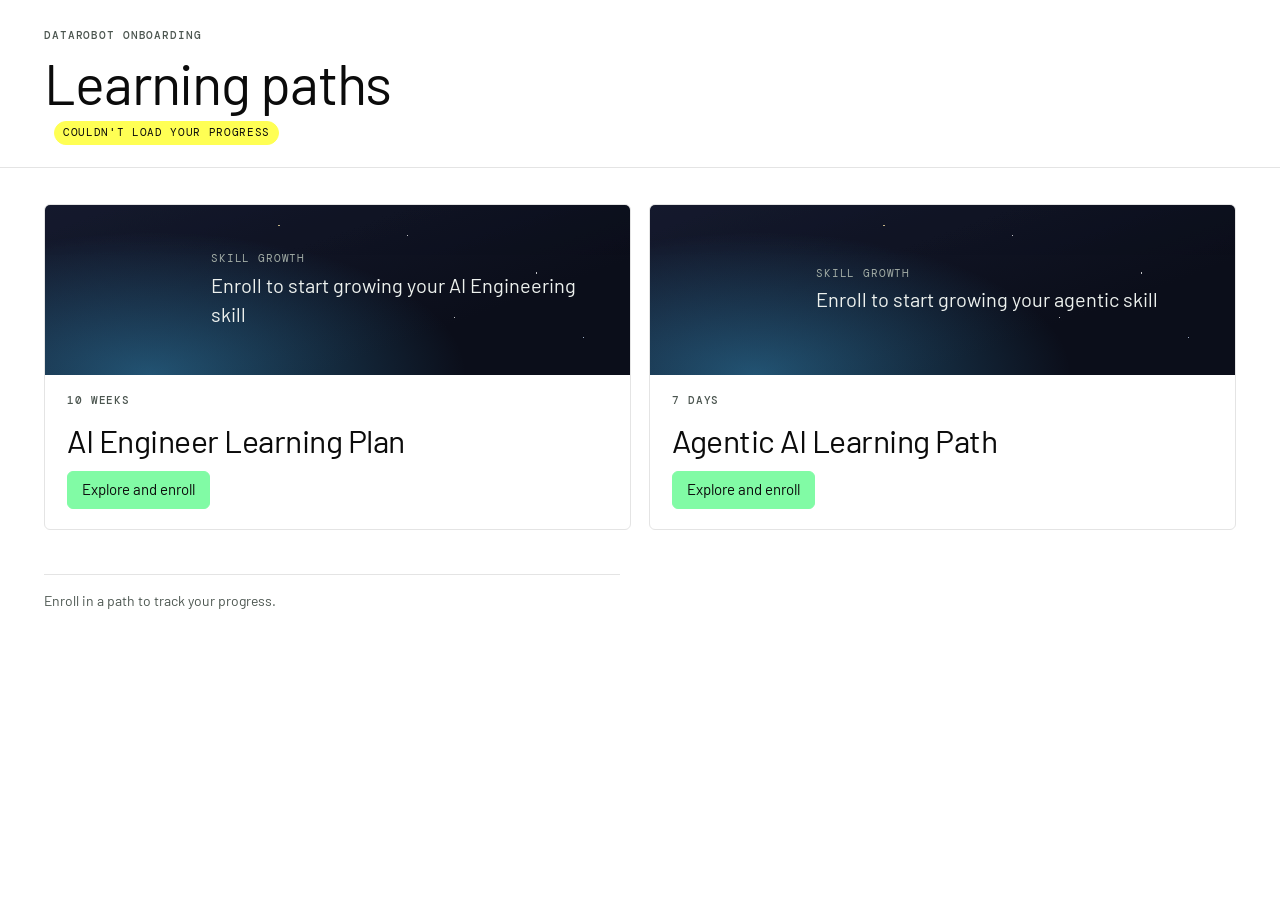
==== commit 8924b636: "Merge pull request #4 from Lidasaakian/feat/archive-published-paths Archive and restore published le" ====
--- a/static/index.html
+++ b/static/index.html
@@ -264,33 +264,7 @@
 .path .foot-row{display:flex;justify-content:space-between;align-items:center;gap:12px;flex-wrap:wrap}
 .mini-badge svg{width:30px;height:30px}
 .path .meta-r{display:flex;align-items:center;gap:12px;min-width:0}
-.tabs{display:flex;gap:4px;border-bottom:1px solid var(--line);margin-top:14px;flex-wrap:wrap}
-.tabs a{font-size:16px;color:var(--muted);text-decoration:none;padding:10px 14px;border-bottom:2px solid transparent;margin-bottom:-1px}
-.tabs a[aria-current="page"]{color:var(--ink);border-bottom-color:var(--ink)}
-.tabs .count{font-family:var(--mono);font-size:11px;background:var(--yellow);color:#0B0B0B;border-radius:999px;padding:1px 7px;margin-left:6px}
-.dash{display:grid;gap:40px}
-.dash > section{display:grid;gap:12px;min-width:0}
-.dash h2{font-size:26px}
-.tiles{display:grid;grid-template-columns:repeat(auto-fit,minmax(min(180px,100%),1fr));gap:12px}
-.tile{border:1px solid var(--line);border-radius:var(--r);padding:14px 16px;display:grid;gap:4px;align-content:start}
-.tile .label{color:var(--muted)}
-.tile .v{font-size:34px;line-height:1.05;letter-spacing:-.01em;font-variant-numeric:tabular-nums}
-.tile .small{color:var(--muted);font-size:14px}
-.tile.streak{border-color:var(--green);background:color-mix(in srgb,var(--green) 12%,var(--bg))}
-.rows{display:grid;gap:10px}
-.prog{border:1px solid var(--line);border-radius:var(--r);padding:14px 16px;display:grid;grid-template-columns:minmax(0,1fr) auto;gap:8px 16px;align-items:center}
-.prog h3{font-size:20px;font-weight:400}
-.prog .bar{height:8px;background:var(--brick-empty);position:relative;overflow:hidden;grid-column:1/-1}
-.prog .bar i{position:absolute;inset:0 auto 0 0;background:var(--green)}
-.prog .meta{display:flex;gap:10px;flex-wrap:wrap;align-items:center;color:var(--muted);font-size:14px;grid-column:1/-1}
-.cert{display:flex;gap:12px;align-items:center;flex-wrap:wrap;border:1px solid var(--line);border-radius:var(--r);padding:12px 16px}
-.cert b{font-weight:400;font-size:18px;flex:1 1 220px}
-.myrep{border:1px solid var(--line);border-radius:var(--r);padding:12px 16px;display:grid;gap:6px}
-.myrep .meta{display:flex;gap:10px;flex-wrap:wrap;align-items:center;font-size:14px;color:var(--muted)}
-.myrep p{max-width:80ch}
-.onb-chip[data-s="resolved"]{background:var(--green);border-color:var(--green);color:var(--on-green)}
-.empty{color:var(--muted)}
-.starred h2{font-size:26px}
+.starred h2{font-size:28px}
 .stargroups{display:grid;gap:8px;margin-top:12px;max-width:860px}
 .stargroup{border:1px solid var(--line);border-radius:var(--r)}
 .stargroup > summary{cursor:pointer;list-style:none;display:flex;align-items:center;gap:12px;padding:12px 16px;font-size:18px}
@@ -316,33 +290,21 @@
     <div class="top-row">
       <div class="title-block">
         <span class="eyebrow">DataRobot onboarding</span>
-        <h1 id="page-title">My dashboard</h1>
+        <h1>Learning paths</h1>
         <div class="who"><span id="who-name"></span><span class="save-state" id="who-state" data-s="init">Loading</span></div>
       </div>
       <nav class="topnav" id="topnav" aria-label="Sections"></nav>
     </div>
     <section class="onb-welcome" id="welcome" aria-labelledby="welcome-h" hidden></section>
-    <nav class="tabs" id="tabs" aria-label="Home">
-      <a href="#dashboard" data-tab="dashboard">My dashboard</a>
-      <a href="#paths" data-tab="paths">Learning paths</a>
-    </nav>
   </div>
 </header>
 <main class="wrap hub">
-  <div class="dash" data-panel="dashboard">
-    <section aria-label="Your progress"><div class="tiles" id="tiles"></div></section>
-    <section><h2>Continue learning</h2><div class="rows" id="inprogress"></div></section>
-    <section id="certs-sec" hidden><h2>Certificates</h2><div class="rows" id="certs"></div></section>
-    <section class="starred" id="starred" hidden>
-      <h2>Your starred steps</h2>
-      <div class="stargroups" id="starred-out"></div>
-    </section>
-    <section><h2>Problems you reported</h2><div class="rows" id="myreports"></div></section>
-  </div>
-  <div data-panel="paths" hidden>
-    <section class="paths" id="paths" aria-label="Learning paths"></section>
-    <p class="foot">Enroll in a path to track your progress.</p>
-  </div>
+  <section class="paths" id="paths" aria-label="Learning paths"></section>
+  <section class="starred" id="starred" hidden>
+    <h2>Your starred steps</h2>
+    <div class="stargroups" id="starred-out"></div>
+  </section>
+  <p class="foot">Enroll in a path to track your progress.</p>
 </main>
 <script>
 (function () {
@@ -415,63 +377,6 @@
     });
   }
 
-  /* ---------- tabs: My dashboard (default) and Learning paths; Admin is a link ---------- */
-  var TITLES = { dashboard: "My dashboard", paths: "Learning paths" };
-  function showTab() {
-    var t = location.hash.slice(1);
-    if (!TITLES[t]) t = "dashboard";
-    document.querySelectorAll("[data-panel]").forEach(function (p) { p.hidden = p.dataset.panel !== t; });
-    document.querySelectorAll("#tabs a[data-tab]").forEach(function (a) { if (a.dataset.tab === t) a.setAttribute("aria-current", "page"); else a.removeAttribute("aria-current"); });
-    $("#page-title").textContent = TITLES[t];
-  }
-  window.addEventListener("hashchange", showTab);
-  showTab();
-
-  /* ---------- My dashboard ---------- */
-  function fmtDay(ts) { return ts ? new Date(ts).toLocaleDateString(undefined, { day: "numeric", month: "short", year: "numeric" }) : ""; }
-  function renderDashboard(j) {
-    var paths = j.paths || [], s = j.streak || { current: 0, best: 0 };
-    var done = paths.filter(function (p) { return p.badge && p.badge.earned; });
-    var going = paths.filter(function (p) { return p.enrolled && !(p.badge && p.badge.earned); });
-    var tiles = $("#tiles"); tiles.textContent = "";
-    function tile(label, v, sub, cls) { tiles.appendChild(h("div", { class: "tile" + (cls ? " " + cls : "") }, h("span", { class: "label" }, label), h("span", { class: "v" }, String(v)), sub ? h("span", { class: "small" }, sub) : null)); }
-    tile("Streak", s.current + (s.current === 1 ? " day" : " days"), s.current ? "Working days in a row. Best: " + s.best + "." : s.best ? "Tick a step to start a new one. Best: " + s.best + "." : "Tick a step to start your streak.", "streak");
-    tile("Paths completed", done.length, null);
-    tile("Certificates earned", done.length, null);
-    tile("In progress", going.length, null);
-
-    var ip = $("#inprogress"); ip.textContent = "";
-    if (!going.length) ip.appendChild(h("p", { class: "empty" }, "You're not working on a path right now. ", h("a", { href: "#paths" }, "Browse learning paths"), "."));
-    going.forEach(function (p) {
-      ip.appendChild(h("div", { class: "prog" },
-        h("div", null, h("h3", null, p.title), p.nowOn ? h("span", { class: "small" }, "Now on: " + p.nowOn.replace(/^[^:]{1,40}: /, "")) : null),
-        h("a", { class: "btn primary", href: BASE + p.id + "/" }, "Continue"),
-        h("div", { class: "bar" }, h("i", { style: "width:" + pct(p.done, p.total) + "%" })),
-        h("div", { class: "meta" }, h("span", null, pct(p.done, p.total) + "% · " + p.done + " of " + p.total + " steps"), p.pace ? h("span", { class: "onb-chip", "data-s": p.pace.status }, p.pace.label) : null,
-          p.archived ? h("span", null, "Archived") : null)));
-    });
-
-    var certs = $("#certs"); certs.textContent = "";
-    $("#certs-sec").hidden = !done.length;
-    done.forEach(function (p) {
-      certs.appendChild(h("div", { class: "cert" }, h("span", { class: "mini-badge", html: DROnb.badgeSvg() }), h("b", null, p.title),
-        p.badge.at ? h("span", { class: "small" }, "Completed " + fmtDay(p.badge.at + "T12:00:00")) : null,
-        h("a", { class: "btn", href: BASE + p.id + "/#certificate" }, "View certificate"), h("a", { class: "btn ghost", href: BASE + p.id + "/" }, "Review")));
-    });
-
-    var mr = $("#myreports"); mr.textContent = "";
-    var reps = j.myReports || [];
-    if (!reps.length) mr.appendChild(h("p", { class: "empty" }, "You haven't reported any problems. Use “Report a problem” on any path when something's wrong."));
-    reps.forEach(function (r) {
-      var kind = { bug: "DataRobot bug", system: "To the admins" }[r.kind] || "Learning path";
-      mr.appendChild(h("article", { class: "myrep" },
-        h("div", { class: "meta" }, h("span", { class: "onb-chip" }, kind), h("span", null, [r.pathTitle, r.itemLabel].filter(Boolean).join(" · ")), h("span", null, fmtDay(r.createdAt)),
-          h("span", { class: "onb-chip", "data-s": r.status === "resolved" ? "resolved" : "behind" }, r.status === "resolved" ? "Resolved" : "Open"),
-          r.jira ? h("a", { href: r.jira.url, target: "_blank", rel: "noopener" }, r.jira.key + (r.jira.status ? " · " + r.jira.status : "") + " ↗") : null),
-        h("p", null, r.message)));
-    });
-  }
-
   function renderWelcome(w) {
     var box = $("#welcome"); box.textContent = "";
     if (!w) { box.hidden = true; return; }
@@ -496,11 +401,10 @@
       renderWelcome(j.me.welcome);
       renderPaths(j.paths);
       renderStarred(j.paths);
-      renderDashboard(j);
-      if (j.me.canAdmin) {  // admins and authors
+      if (j.me.canAdmin) {
         DROnb.watchDrafts(BASE, j.me.id);
         var n = j.openReports || 0;
-        $("#tabs").appendChild(h("a", { href: BASE + "admin/" }, "Admin", n ? h("span", { class: "count", title: n + " open problem reports" }, String(n)) : null));
+        $("#topnav").appendChild(h("a", { class: "btn ghost", href: BASE + "admin/" }, "Admin", n ? h("span", { class: "onb-chip", "data-s": "behind", style: "margin-left:6px", title: n + " open problem reports" }, String(n)) : null));
       }
     })
     .catch(function (e) {
--- a/static/assets/common.css
+++ b/static/assets/common.css
@@ -200,3 +200,46 @@
 .onb-toast{display:flex;gap:10px;align-items:center;flex-wrap:wrap;background:var(--ink);color:var(--bg);border-radius:var(--r);padding:10px 12px;font-size:15px;box-shadow:0 6px 24px rgba(0,0,0,.18)}
 .onb-toast a{color:var(--bg);text-decoration:underline;text-underline-offset:3px}
 .onb-toast .x{margin-left:auto;border:0;background:none;color:inherit;font-size:18px;cursor:pointer}
+
+/* sharing progress with others on the path */
+.onb-share{display:inline-flex;gap:10px;align-items:center;flex-wrap:wrap}
+.onb-share label{display:inline-flex;gap:6px;align-items:center;cursor:pointer;color:var(--ink)}
+.onb-peers{display:grid;gap:10px;max-height:min(60vh,520px);overflow:auto}
+.onb-peer{display:grid;grid-template-columns:minmax(0,1fr) auto;gap:4px 12px;border:1px solid var(--line);border-radius:var(--r);padding:10px 12px}
+.onb-peer b{font-weight:500}
+.onb-peer-bar{grid-column:1/-1;height:6px;background:var(--brick-empty,#E7EAE8);position:relative;overflow:hidden}
+.onb-peer-bar i{position:absolute;inset:0 auto 0 0;background:var(--green)}
+
+/* DataRobot panel in the path's working area: the header (title, name, progress) stays full width above it, the
+   steps keep the left side, and the panel fills the right from under the header (or the top, once scrolled past) */
+body.onb-dr-open .wrap.frame{max-width:none;margin:0;padding-right:calc(var(--onb-dr-w,45vw) + 24px)}
+body.onb-dr-open.onb-dr-narrow .wrap.frame{grid-template-columns:minmax(0,1fr);gap:20px}
+body.onb-dr-open.onb-dr-narrow .side{position:static;max-height:none;display:flex;overflow-x:auto;gap:6px;padding-bottom:6px}
+body.onb-dr-open.onb-dr-narrow .side .nav-item{flex:0 0 auto;width:180px}
+body.onb-dr-open.onb-dr-narrow .side .nav-item .nt{white-space:nowrap;overflow:hidden;text-overflow:ellipsis}
+body.onb-dr-open.onb-dr-narrow .side .sep{display:none}
+body.onb-dr-open .onb-toasts{right:calc(var(--onb-dr-w,45vw) + 16px)}
+.onb-dr{position:fixed;top:var(--onb-dr-top,0px);right:0;bottom:0;width:var(--onb-dr-w,45vw);z-index:40;display:grid;grid-template-rows:auto minmax(0,1fr);background:var(--panel);border-left:1px solid var(--line)}
+.onb-dr[hidden]{display:none}
+.onb-dr-bar{display:flex;align-items:center;gap:6px;padding:12px 14px 10px}
+.onb-dr-btn{display:inline-grid;place-items:center;width:38px;height:38px;border:1px solid transparent;border-radius:10px;background:none;color:var(--ink);cursor:pointer}
+.onb-dr-btn:hover{background:color-mix(in srgb,var(--ink) 7%,transparent)}
+.onb-dr-btn.on{background:var(--bg);border:2px solid var(--link);box-shadow:0 1px 2px rgba(0,0,0,.08)}
+.onb-dr-btn:focus-visible{outline:2px solid var(--link);outline-offset:2px}
+.onb-dr-btn svg{width:20px;height:20px}
+.onb-dr-bar .onb-dr-btn[hidden]{display:none}
+.onb-dr-sep{width:1px;height:24px;background:var(--line);margin:0 6px}
+.onb-dr-site{font-size:13px;color:var(--muted);margin-left:6px;white-space:nowrap;overflow:hidden;text-overflow:ellipsis;min-width:0}
+.onb-dr-body{position:relative;min-height:0;margin:0 12px 12px;border:1px solid var(--line);border-radius:12px;overflow:hidden;background:#fff;box-shadow:0 1px 3px rgba(0,0,0,.05)}
+.onb-dr-frame{position:absolute;inset:0;width:100%;height:100%;border:0;background:#fff}
+.onb-dr-msg{position:absolute;inset:0;display:grid;place-content:center;justify-items:center;gap:10px;padding:24px;text-align:center;background:var(--bg)}
+.onb-dr-msg[hidden]{display:none}
+.onb-dr-handle{position:absolute;top:0;bottom:0;left:-6px;width:12px;cursor:col-resize;z-index:1}
+.onb-dr-handle::after{content:"";position:absolute;left:4px;top:50%;width:4px;height:44px;margin-top:-22px;border-radius:2px;background:var(--line)}
+.onb-dr-handle:hover::after,.onb-dr-handle:focus-visible::after{background:var(--link)}
+.onb-dr-handle:focus-visible{outline:none}
+/* the rail: one button on the right edge of the working area while the panel is closed */
+.onb-dr-rail{position:fixed;top:var(--onb-dr-top,0px);right:0;bottom:0;width:58px;z-index:39;display:flex;flex-direction:column;align-items:center;padding-top:12px;border-left:1px solid var(--line);background:var(--bg)}
+.onb-dr-rail[hidden]{display:none}
+body.onb-dr-has-rail:not(.onb-dr-open) .wrap.frame{padding-right:82px}
+@media (max-width:899px){.onb-dr,.onb-dr-rail{display:none}body.onb-dr-open .wrap.frame,body.onb-dr-has-rail:not(.onb-dr-open) .wrap.frame{padding-right:16px}}
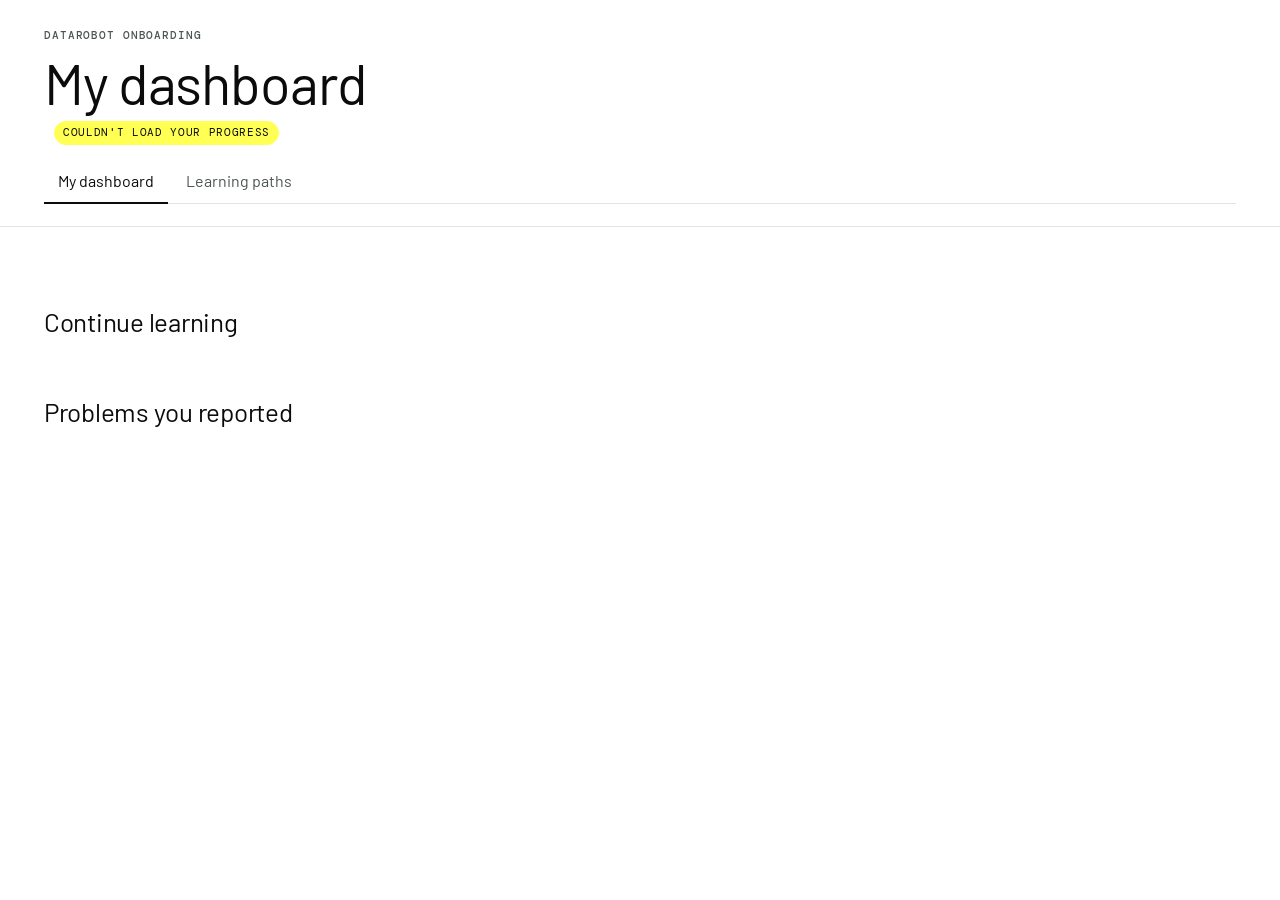
==== commit 5dbc23f8: "Merge pull request #8 from Lidasaakian/feat/learner-home-dashboard Home page becomes the learner's d" ====
--- a/static/index.html
+++ b/static/index.html
@@ -264,7 +264,33 @@
 .path .foot-row{display:flex;justify-content:space-between;align-items:center;gap:12px;flex-wrap:wrap}
 .mini-badge svg{width:30px;height:30px}
 .path .meta-r{display:flex;align-items:center;gap:12px;min-width:0}
-.starred h2{font-size:28px}
+.tabs{display:flex;gap:4px;border-bottom:1px solid var(--line);margin-top:14px;flex-wrap:wrap}
+.tabs a{font-size:16px;color:var(--muted);text-decoration:none;padding:10px 14px;border-bottom:2px solid transparent;margin-bottom:-1px}
+.tabs a[aria-current="page"]{color:var(--ink);border-bottom-color:var(--ink)}
+.tabs .count{font-family:var(--mono);font-size:11px;background:var(--yellow);color:#0B0B0B;border-radius:999px;padding:1px 7px;margin-left:6px}
+.dash{display:grid;gap:40px}
+.dash > section{display:grid;gap:12px;min-width:0}
+.dash h2{font-size:26px}
+.tiles{display:grid;grid-template-columns:repeat(auto-fit,minmax(min(180px,100%),1fr));gap:12px}
+.tile{border:1px solid var(--line);border-radius:var(--r);padding:14px 16px;display:grid;gap:4px;align-content:start}
+.tile .label{color:var(--muted)}
+.tile .v{font-size:34px;line-height:1.05;letter-spacing:-.01em;font-variant-numeric:tabular-nums}
+.tile .small{color:var(--muted);font-size:14px}
+.tile.streak{border-color:var(--green);background:color-mix(in srgb,var(--green) 12%,var(--bg))}
+.rows{display:grid;gap:10px}
+.prog{border:1px solid var(--line);border-radius:var(--r);padding:14px 16px;display:grid;grid-template-columns:minmax(0,1fr) auto;gap:8px 16px;align-items:center}
+.prog h3{font-size:20px;font-weight:400}
+.prog .bar{height:8px;background:var(--brick-empty);position:relative;overflow:hidden;grid-column:1/-1}
+.prog .bar i{position:absolute;inset:0 auto 0 0;background:var(--green)}
+.prog .meta{display:flex;gap:10px;flex-wrap:wrap;align-items:center;color:var(--muted);font-size:14px;grid-column:1/-1}
+.cert{display:flex;gap:12px;align-items:center;flex-wrap:wrap;border:1px solid var(--line);border-radius:var(--r);padding:12px 16px}
+.cert b{font-weight:400;font-size:18px;flex:1 1 220px}
+.myrep{border:1px solid var(--line);border-radius:var(--r);padding:12px 16px;display:grid;gap:6px}
+.myrep .meta{display:flex;gap:10px;flex-wrap:wrap;align-items:center;font-size:14px;color:var(--muted)}
+.myrep p{max-width:80ch}
+.onb-chip[data-s="resolved"]{background:var(--green);border-color:var(--green);color:var(--on-green)}
+.empty{color:var(--muted)}
+.starred h2{font-size:26px}
 .stargroups{display:grid;gap:8px;margin-top:12px;max-width:860px}
 .stargroup{border:1px solid var(--line);border-radius:var(--r)}
 .stargroup > summary{cursor:pointer;list-style:none;display:flex;align-items:center;gap:12px;padding:12px 16px;font-size:18px}
@@ -290,21 +316,33 @@
     <div class="top-row">
       <div class="title-block">
         <span class="eyebrow">DataRobot onboarding</span>
-        <h1>Learning paths</h1>
+        <h1 id="page-title">My dashboard</h1>
         <div class="who"><span id="who-name"></span><span class="save-state" id="who-state" data-s="init">Loading</span></div>
       </div>
       <nav class="topnav" id="topnav" aria-label="Sections"></nav>
     </div>
     <section class="onb-welcome" id="welcome" aria-labelledby="welcome-h" hidden></section>
+    <nav class="tabs" id="tabs" aria-label="Home">
+      <a href="#dashboard" data-tab="dashboard">My dashboard</a>
+      <a href="#paths" data-tab="paths">Learning paths</a>
+    </nav>
   </div>
 </header>
 <main class="wrap hub">
-  <section class="paths" id="paths" aria-label="Learning paths"></section>
-  <section class="starred" id="starred" hidden>
-    <h2>Your starred steps</h2>
-    <div class="stargroups" id="starred-out"></div>
-  </section>
-  <p class="foot">Enroll in a path to track your progress.</p>
+  <div class="dash" data-panel="dashboard">
+    <section aria-label="Your progress"><div class="tiles" id="tiles"></div></section>
+    <section><h2>Continue learning</h2><div class="rows" id="inprogress"></div></section>
+    <section id="certs-sec" hidden><h2>Certificates</h2><div class="rows" id="certs"></div></section>
+    <section class="starred" id="starred" hidden>
+      <h2>Your starred steps</h2>
+      <div class="stargroups" id="starred-out"></div>
+    </section>
+    <section><h2>Problems you reported</h2><div class="rows" id="myreports"></div></section>
+  </div>
+  <div data-panel="paths" hidden>
+    <section class="paths" id="paths" aria-label="Learning paths"></section>
+    <p class="foot">Enroll in a path to track your progress.</p>
+  </div>
 </main>
 <script>
 (function () {
@@ -377,6 +415,63 @@
     });
   }
 
+  /* ---------- tabs: My dashboard (default) and Learning paths; Admin is a link ---------- */
+  var TITLES = { dashboard: "My dashboard", paths: "Learning paths" };
+  function showTab() {
+    var t = location.hash.slice(1);
+    if (!TITLES[t]) t = "dashboard";
+    document.querySelectorAll("[data-panel]").forEach(function (p) { p.hidden = p.dataset.panel !== t; });
+    document.querySelectorAll("#tabs a[data-tab]").forEach(function (a) { if (a.dataset.tab === t) a.setAttribute("aria-current", "page"); else a.removeAttribute("aria-current"); });
+    $("#page-title").textContent = TITLES[t];
+  }
+  window.addEventListener("hashchange", showTab);
+  showTab();
+
+  /* ---------- My dashboard ---------- */
+  function fmtDay(ts) { return ts ? new Date(ts).toLocaleDateString(undefined, { day: "numeric", month: "short", year: "numeric" }) : ""; }
+  function renderDashboard(j) {
+    var paths = j.paths || [], s = j.streak || { current: 0, best: 0 };
+    var done = paths.filter(function (p) { return p.badge && p.badge.earned; });
+    var going = paths.filter(function (p) { return p.enrolled && !(p.badge && p.badge.earned); });
+    var tiles = $("#tiles"); tiles.textContent = "";
+    function tile(label, v, sub, cls) { tiles.appendChild(h("div", { class: "tile" + (cls ? " " + cls : "") }, h("span", { class: "label" }, label), h("span", { class: "v" }, String(v)), sub ? h("span", { class: "small" }, sub) : null)); }
+    tile("Streak", s.current + (s.current === 1 ? " day" : " days"), s.current ? "Working days in a row. Best: " + s.best + "." : s.best ? "Tick a step to start a new one. Best: " + s.best + "." : "Tick a step to start your streak.", "streak");
+    tile("Paths completed", done.length, null);
+    tile("Certificates earned", done.length, null);
+    tile("In progress", going.length, null);
+
+    var ip = $("#inprogress"); ip.textContent = "";
+    if (!going.length) ip.appendChild(h("p", { class: "empty" }, "You're not working on a path right now. ", h("a", { href: "#paths" }, "Browse learning paths"), "."));
+    going.forEach(function (p) {
+      ip.appendChild(h("div", { class: "prog" },
+        h("div", null, h("h3", null, p.title), p.nowOn ? h("span", { class: "small" }, "Now on: " + p.nowOn.replace(/^[^:]{1,40}: /, "")) : null),
+        h("a", { class: "btn primary", href: BASE + p.id + "/" }, "Continue"),
+        h("div", { class: "bar" }, h("i", { style: "width:" + pct(p.done, p.total) + "%" })),
+        h("div", { class: "meta" }, h("span", null, pct(p.done, p.total) + "% · " + p.done + " of " + p.total + " steps"), p.pace ? h("span", { class: "onb-chip", "data-s": p.pace.status }, p.pace.label) : null,
+          p.archived ? h("span", null, "Archived") : null)));
+    });
+
+    var certs = $("#certs"); certs.textContent = "";
+    $("#certs-sec").hidden = !done.length;
+    done.forEach(function (p) {
+      certs.appendChild(h("div", { class: "cert" }, h("span", { class: "mini-badge", html: DROnb.badgeSvg() }), h("b", null, p.title),
+        p.badge.at ? h("span", { class: "small" }, "Completed " + fmtDay(p.badge.at + "T12:00:00")) : null,
+        h("a", { class: "btn", href: BASE + p.id + "/#certificate" }, "View certificate"), h("a", { class: "btn ghost", href: BASE + p.id + "/" }, "Review")));
+    });
+
+    var mr = $("#myreports"); mr.textContent = "";
+    var reps = j.myReports || [];
+    if (!reps.length) mr.appendChild(h("p", { class: "empty" }, "You haven't reported any problems. Use “Report a problem” on any path when something's wrong."));
+    reps.forEach(function (r) {
+      var kind = { bug: "DataRobot bug", system: "To the admins" }[r.kind] || "Learning path";
+      mr.appendChild(h("article", { class: "myrep" },
+        h("div", { class: "meta" }, h("span", { class: "onb-chip" }, kind), h("span", null, [r.pathTitle, r.itemLabel].filter(Boolean).join(" · ")), h("span", null, fmtDay(r.createdAt)),
+          h("span", { class: "onb-chip", "data-s": r.status === "resolved" ? "resolved" : "behind" }, r.status === "resolved" ? "Resolved" : "Open"),
+          r.jira ? h("a", { href: r.jira.url, target: "_blank", rel: "noopener" }, r.jira.key + (r.jira.status ? " · " + r.jira.status : "") + " ↗") : null),
+        h("p", null, r.message)));
+    });
+  }
+
   function renderWelcome(w) {
     var box = $("#welcome"); box.textContent = "";
     if (!w) { box.hidden = true; return; }
@@ -401,10 +496,11 @@
       renderWelcome(j.me.welcome);
       renderPaths(j.paths);
       renderStarred(j.paths);
-      if (j.me.canAdmin) {
+      renderDashboard(j);
+      if (j.me.canAdmin) {  // admins and authors
         DROnb.watchDrafts(BASE, j.me.id);
         var n = j.openReports || 0;
-        $("#topnav").appendChild(h("a", { class: "btn ghost", href: BASE + "admin/" }, "Admin", n ? h("span", { class: "onb-chip", "data-s": "behind", style: "margin-left:6px", title: n + " open problem reports" }, String(n)) : null));
+        $("#tabs").appendChild(h("a", { href: BASE + "admin/" }, "Admin", n ? h("span", { class: "count", title: n + " open problem reports" }, String(n)) : null));
       }
     })
     .catch(function (e) {
